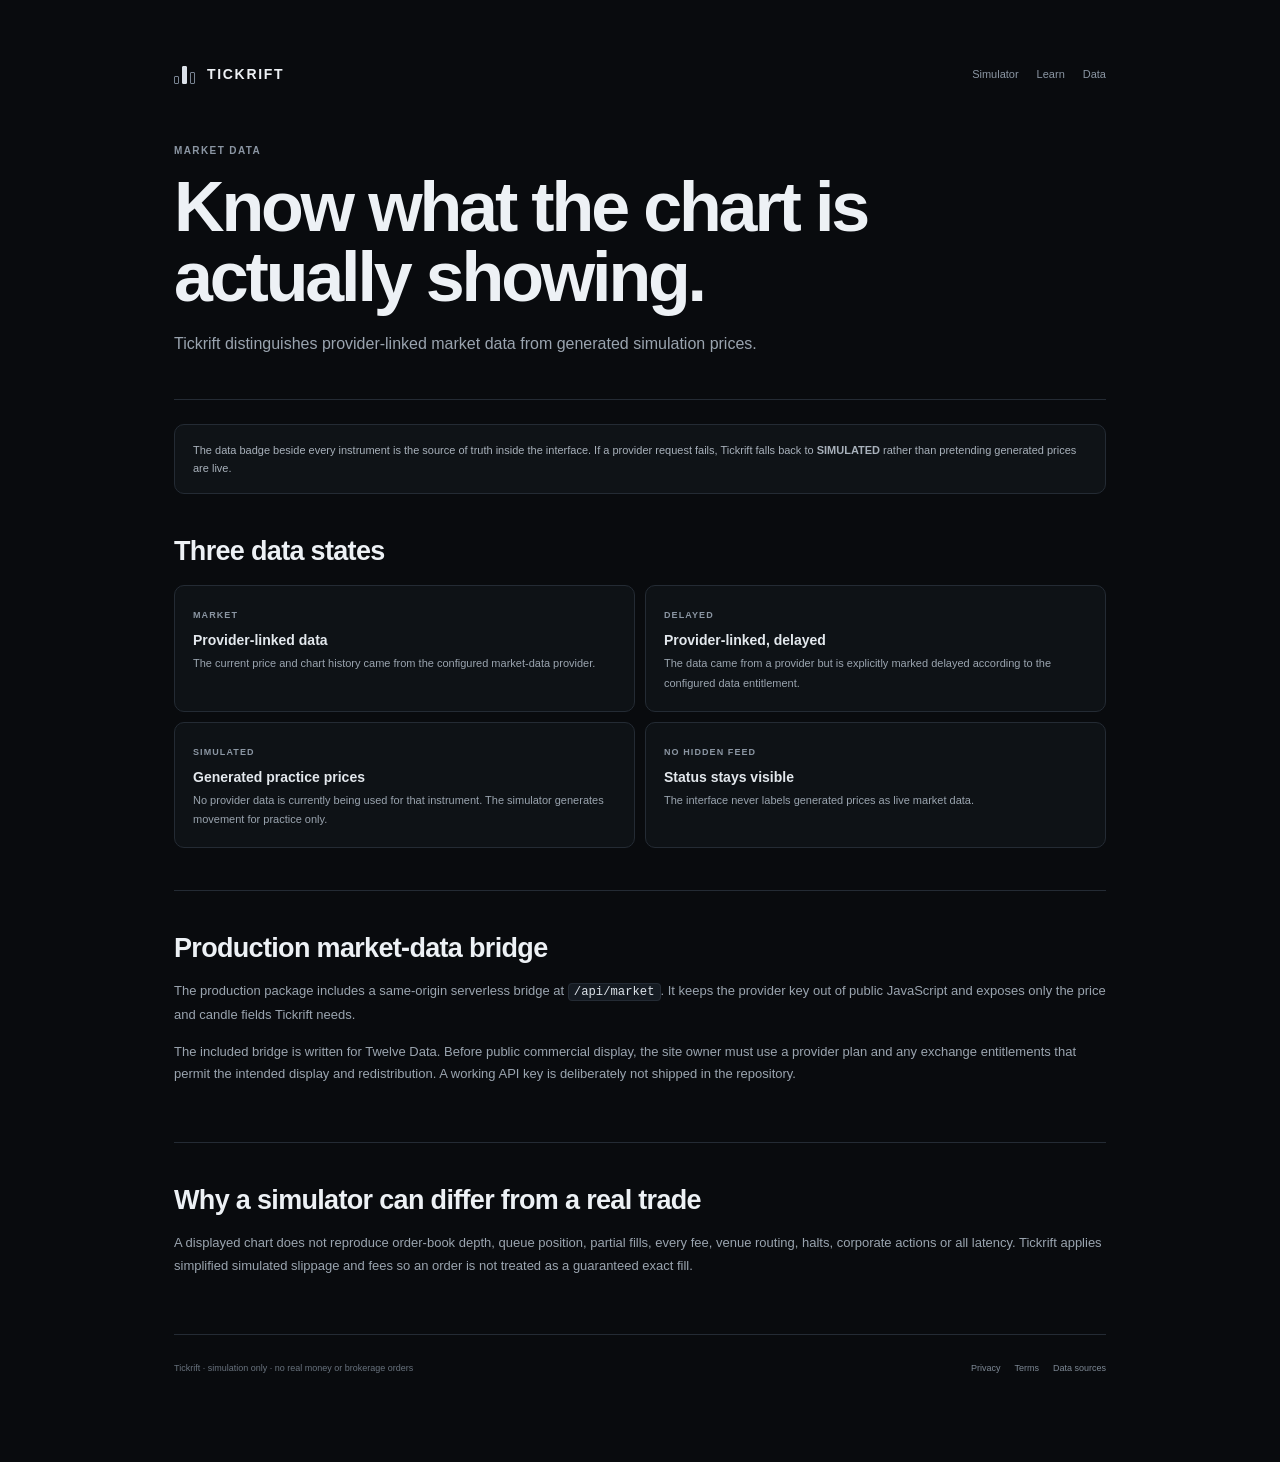
==== data-sources/index.html @ bc8e752c "Add files via upload" ====
<!doctype html>
<html lang="en">
<head>
  <meta charset="utf-8" />
  <meta name="viewport" content="width=device-width, initial-scale=1" />
  <meta name="color-scheme" content="dark" />
  <meta name="theme-color" content="#090b0e" />
  <meta name="google-site-verification" content="4eabA-bonOoRC9P33OMjlOiyw8Vg6XETesz7h0Su8x4" />
  <meta name="robots" content="index,follow,max-image-preview:large,max-snippet:-1" />
  <title>Market Data Sources — Tickrift</title>
  <meta name="description" content="How Tickrift labels market, delayed and simulated price data in its paper trading simulator." />
  <meta property="og:type" content="article" />
  <meta property="og:site_name" content="Tickrift" />
  <meta property="og:title" content="Market Data Sources — Tickrift" />
  <meta property="og:description" content="How Tickrift labels market, delayed and simulated price data in its paper trading simulator." />
  <meta property="og:image" content="/og-card.png" />
  <meta property="og:url" content="" />
  <link rel="icon" href="/favicon.svg" type="image/svg+xml" />
  <link rel="stylesheet" href="/styles.css" />
</head>
<body>
  <main class="content-shell">
    <header class="content-top">
      <a class="content-brand" href="/"><span class="brand-glyph" aria-hidden="true"><i></i><i></i><i></i></span>TICKRIFT</a>
      <nav class="content-nav" aria-label="Page navigation"><a href="/">Simulator</a><a href="/learn/paper-trading/">Learn</a><a href="/data-sources/">Data</a></nav>
    </header>
    <article>
      <header class="content-hero"><span class="eyebrow">MARKET DATA</span><h1>Know what the chart is actually showing.</h1><p>Tickrift distinguishes provider-linked market data from generated simulation prices.</p></header>
      
<div class="content-note">The data badge beside every instrument is the source of truth inside the interface. If a provider request fails, Tickrift falls back to <strong>SIMULATED</strong> rather than pretending generated prices are live.</div>
<section class="content-section"><h2>Three data states</h2><div class="content-grid"><div class="content-card"><span>MARKET</span><strong>Provider-linked data</strong><p>The current price and chart history came from the configured market-data provider.</p></div><div class="content-card"><span>DELAYED</span><strong>Provider-linked, delayed</strong><p>The data came from a provider but is explicitly marked delayed according to the configured data entitlement.</p></div><div class="content-card"><span>SIMULATED</span><strong>Generated practice prices</strong><p>No provider data is currently being used for that instrument. The simulator generates movement for practice only.</p></div><div class="content-card"><span>NO HIDDEN FEED</span><strong>Status stays visible</strong><p>The interface never labels generated prices as live market data.</p></div></div></section>
<section class="content-section"><h2>Production market-data bridge</h2><p>The production package includes a same-origin serverless bridge at <span class="code-inline">/api/market</span>. It keeps the provider key out of public JavaScript and exposes only the price and candle fields Tickrift needs.</p><p>The included bridge is written for Twelve Data. Before public commercial display, the site owner must use a provider plan and any exchange entitlements that permit the intended display and redistribution. A working API key is deliberately not shipped in the repository.</p></section>
<section class="content-section"><h2>Why a simulator can differ from a real trade</h2><p>A displayed chart does not reproduce order-book depth, queue position, partial fills, every fee, venue routing, halts, corporate actions or all latency. Tickrift applies simplified simulated slippage and fees so an order is not treated as a guaranteed exact fill.</p></section>
    </article>
    <footer class="content-footer"><span>Tickrift · simulation only · no real money or brokerage orders</span><nav><a href="/privacy/">Privacy</a><a href="/terms/">Terms</a><a href="/data-sources/">Data sources</a></nav></footer>
  </main>
</body>
</html>
---- styles.css ----
:root{
  --bg:#090b0e;--bg2:#0d1014;--surface:#11151a;--surface2:#151a20;--surface3:#1b2129;--line:#242b34;--line2:#303946;
  --text:#edf1f5;--muted:#8b96a3;--muted2:#5e6875;--up:#35c58a;--down:#ef5f72;--accent:#d8dee7;--warn:#e4b85e;
  --radius:10px;--shadow:0 12px 42px rgba(0,0,0,.28);--header:58px;--ribbon:26px
}
*{box-sizing:border-box}html,body{margin:0;min-height:100%;background:var(--bg);color:var(--text);font-family:Inter,ui-sans-serif,-apple-system,BlinkMacSystemFont,"Segoe UI",sans-serif}button,input,select,textarea{font:inherit;color:inherit}button{cursor:pointer}canvas{display:block}.hidden{display:none!important}.positive{color:var(--up)!important}.negative{color:var(--down)!important}.muted{color:var(--muted)}
body{min-width:340px}.panel{background:linear-gradient(180deg,rgba(255,255,255,.012),rgba(255,255,255,0)),var(--surface);border:1px solid var(--line);border-radius:var(--radius);box-shadow:0 1px 0 rgba(255,255,255,.02) inset}.page-width{max-width:1480px;margin:0 auto;padding-left:24px;padding-right:24px}.micro-label{font-size:10px;font-weight:700;letter-spacing:.13em;color:var(--muted);text-transform:uppercase}
.site-header{height:var(--header);position:sticky;top:0;z-index:40;display:grid;grid-template-columns:240px 1fr auto;align-items:center;border-bottom:1px solid var(--line);background:rgba(9,11,14,.94);backdrop-filter:blur(18px);padding:0 18px}.brand{border:0;background:none;display:flex;align-items:center;gap:10px;padding:0;color:var(--text);width:max-content}.brand-word{font-weight:850;letter-spacing:.12em;font-size:14px}.brand-glyph{width:23px;height:20px;display:flex;align-items:flex-end;gap:3px}.brand-glyph i{display:block;width:5px;border:1px solid #788391;border-radius:1px}.brand-glyph i:nth-child(1){height:8px}.brand-glyph i:nth-child(2){height:18px;background:#dbe1e8;border-color:#dbe1e8}.brand-glyph i:nth-child(3){height:12px}.site-nav{justify-self:center;display:flex;align-items:center;gap:4px}.nav-link{border:0;background:none;color:var(--muted);font-size:12px;padding:9px 11px;border-radius:6px}.nav-link:hover{color:var(--text);background:#11161b}.nav-link.active{color:var(--text);background:#161b21}.header-right{display:flex;align-items:center;gap:12px}.data-pill{height:28px;border:1px solid var(--line);border-radius:999px;padding:0 9px;display:flex;align-items:center;gap:7px;font-size:9px;font-weight:750;letter-spacing:.08em;color:var(--muted)}.data-dot{width:6px;height:6px;border-radius:50%;background:#6e7783}.data-pill.live .data-dot{background:var(--up);box-shadow:0 0 0 4px rgba(53,197,138,.08)}.data-pill.mixed .data-dot{background:var(--warn)}.header-equity{display:grid;gap:1px;text-align:right}.header-equity span{font-size:8px;color:var(--muted);text-transform:uppercase;letter-spacing:.08em}.header-equity strong{font-size:12px;font-variant-numeric:tabular-nums}.icon-button{width:32px;height:32px;border:1px solid var(--line);background:#11151a;border-radius:7px;color:var(--muted);display:grid;place-items:center}.icon-button:hover{border-color:var(--line2);color:var(--text)}.simulation-ribbon{height:var(--ribbon);position:sticky;top:var(--header);z-index:35;background:#10141a;border-bottom:1px solid #202731;color:#7f8a98;font-size:8px;letter-spacing:.16em;font-weight:750;display:flex;align-items:center;justify-content:center}
.view{display:none}.view.active{display:block}.home-view{padding-bottom:72px}.home-hero{min-height:620px;display:grid;grid-template-columns:minmax(0,1.05fr) minmax(440px,.95fr);gap:70px;align-items:center;padding-top:68px;padding-bottom:68px}.hero-kicker{font-size:10px;letter-spacing:.18em;color:#7e8997;font-weight:800;margin-bottom:24px}.hero-copy h1{font-size:clamp(48px,6vw,86px);line-height:.97;letter-spacing:-.055em;margin:0;max-width:830px;font-weight:750}.hero-copy h1 span{color:#737d89}.hero-copy>p{max-width:660px;font-size:16px;line-height:1.65;color:#9aa4af;margin:28px 0 32px}.hero-actions{display:flex;gap:10px}.primary-cta,.secondary-cta{height:44px;padding:0 18px;border-radius:7px;font-size:11px;font-weight:800;letter-spacing:.01em}.primary-cta{border:1px solid #dfe5eb;background:#e7ecf1;color:#0b0d10}.primary-cta:hover{background:#fff}.secondary-cta{border:1px solid #313945;background:#12161b;color:#dfe4ea}.secondary-cta:hover{border-color:#495463}.hero-facts{display:flex;gap:34px;margin-top:42px;padding-top:22px;border-top:1px solid var(--line);max-width:640px}.hero-facts div{display:grid;gap:4px}.hero-facts strong{font-size:20px}.hero-facts span{font-size:9px;color:var(--muted);text-transform:uppercase;letter-spacing:.05em}.hero-terminal{min-height:500px;padding:16px;box-shadow:var(--shadow)}.hero-terminal-head,.hero-terminal-foot{display:flex;align-items:center;justify-content:space-between}.hero-terminal-head>div{display:grid;gap:3px}.hero-terminal-head strong{font-size:14px}.data-chip{font-size:8px;font-weight:800;letter-spacing:.1em;color:#8e98a5;border:1px solid var(--line);border-radius:999px;padding:6px 8px}.data-chip.live{color:var(--up);border-color:rgba(53,197,138,.3);background:rgba(53,197,138,.05)}.hero-market-list{display:grid;margin-top:14px;border-top:1px solid var(--line)}.hero-market-row{height:48px;display:grid;grid-template-columns:1fr auto auto;gap:14px;align-items:center;border-bottom:1px solid var(--line);padding:0 2px}.hero-market-row button{border:0;background:none;text-align:left;padding:0;color:inherit}.hero-market-row strong{font-size:11px}.hero-market-row small{display:block;color:var(--muted);font-size:8px;margin-top:2px}.hero-market-row .hero-price{font-size:11px;font-variant-numeric:tabular-nums}.hero-market-row .hero-change{font-size:9px;min-width:54px;text-align:right;font-variant-numeric:tabular-nums}.hero-chart-wrap{height:190px;margin:14px -2px 12px}.hero-chart-wrap canvas{width:100%;height:100%}.hero-terminal-foot{font-size:9px;color:var(--muted);border-top:1px solid var(--line);padding-top:12px}.hero-terminal-foot strong{color:#cfd5dc;font-size:9px}.home-section{padding-top:76px;padding-bottom:18px}.section-heading{max-width:720px;margin-bottom:26px}.section-heading>span{font-size:9px;letter-spacing:.15em;color:var(--muted);font-weight:800}.section-heading h2{font-size:36px;letter-spacing:-.035em;margin:8px 0}.section-heading p{font-size:13px;color:var(--muted);line-height:1.65;margin:0}.mode-cards{display:grid;grid-template-columns:1fr 1fr;gap:10px}.mode-card{min-height:245px;text-align:left;border:1px solid var(--line);border-radius:12px;background:#0f1317;color:var(--text);display:grid;grid-template-columns:48px 1fr auto;gap:22px;padding:28px;transition:.18s ease}.mode-card:hover{background:#14191f;border-color:#37414d;transform:translateY(-2px)}.mode-number{font-size:10px;color:var(--muted);padding-top:5px}.mode-label{font-size:9px;color:var(--muted);font-weight:800;letter-spacing:.12em}.mode-card h3{font-size:28px;margin:10px 0 12px;letter-spacing:-.03em}.mode-card p{margin:0;max-width:520px;color:#8f99a5;font-size:12px;line-height:1.65}.mode-arrow{font-size:22px;color:#727d89}.coverage-grid{display:grid;grid-template-columns:repeat(4,1fr);border:1px solid var(--line);border-radius:12px;overflow:hidden}.coverage-grid>div{min-height:190px;padding:24px;border-right:1px solid var(--line);background:#0f1216}.coverage-grid>div:last-child{border-right:0}.coverage-grid span{font-size:9px;color:var(--muted);font-weight:800;letter-spacing:.12em}.coverage-grid strong{display:block;font-size:15px;margin:34px 0 10px}.coverage-grid p{font-size:10px;line-height:1.6;color:#7e8894;margin:0}.how-grid{display:grid;grid-template-columns:repeat(4,1fr);gap:10px}.how-grid>div{border-top:1px solid #3a434f;padding:22px 6px 0 0}.how-grid b{font-size:10px;color:var(--muted)}.how-grid h3{font-size:15px;margin:30px 0 8px}.how-grid p{font-size:10px;line-height:1.65;color:#7f8996;margin:0}.text-cta{border:0;background:none;padding:0;color:#c9d0d8;margin-top:30px;font-size:11px}.legal-banner{margin-top:78px;border:1px solid var(--line);border-radius:10px;padding:20px 24px;display:grid;grid-template-columns:160px 1fr;gap:28px;background:#0e1115}.legal-banner strong{font-size:12px}.legal-banner p{margin:0;font-size:10px;line-height:1.65;color:#7e8995}
.terminal-view.active{display:grid;grid-template-columns:230px minmax(610px,1fr) 310px;gap:7px;padding:7px;min-height:calc(100vh - var(--header) - var(--ribbon) - 35px)}.market-sidebar{display:flex;flex-direction:column;min-height:720px;overflow:hidden}.sidebar-title-row{height:66px;padding:13px 13px 10px;display:flex;align-items:center;justify-content:space-between;border-bottom:1px solid var(--line)}.sidebar-title-row h2{font-size:13px;margin:4px 0 0}.star-button,.favorite-button{border:0;background:none;color:#6d7784}.star-button.active,.favorite-button.active{color:#e4bd62}.search-input{margin:10px;border:1px solid var(--line);height:34px;border-radius:6px;display:flex;align-items:center;gap:7px;padding:0 9px;color:var(--muted)}.search-input input{width:100%;border:0;background:transparent;outline:0;font-size:10px}.asset-tabs{display:grid;grid-template-columns:repeat(4,1fr);padding:0 10px 8px;gap:3px}.asset-tabs button{border:0;background:none;color:var(--muted);font-size:8px;height:27px;border-radius:4px}.asset-tabs button.active{background:#1a2027;color:var(--text)}.asset-list{overflow:auto;flex:1;border-top:1px solid var(--line)}.asset-row{height:52px;padding:0 11px;display:grid;grid-template-columns:1fr auto;align-items:center;border-bottom:1px solid #1f252d;background:transparent}.asset-row:hover,.asset-row.active{background:#161b21}.asset-row button{border:0;background:none;padding:0;color:inherit;text-align:left}.asset-row strong{font-size:10px}.asset-row small{display:block;font-size:8px;color:var(--muted);margin-top:2px;white-space:nowrap;overflow:hidden;text-overflow:ellipsis;max-width:145px}.asset-quote{text-align:right}.asset-quote b{font-size:9px;font-variant-numeric:tabular-nums}.asset-quote span{display:block;font-size:8px;margin-top:2px}.sidebar-footer{height:32px;border-top:1px solid var(--line);display:flex;align-items:center;justify-content:space-between;padding:0 10px;font-size:8px;color:var(--muted)}
.terminal-main{display:grid;grid-template-rows:78px minmax(490px,1fr) 250px;gap:7px;min-width:0}.instrument-bar{padding:0 16px;display:flex;align-items:center;justify-content:space-between}.instrument-id{display:flex;align-items:center;gap:10px}.favorite-button{font-size:20px}.symbol-line{display:flex;align-items:center;gap:7px}.symbol-line strong{font-size:18px}.symbol-line>span{font-size:7px;font-weight:800;letter-spacing:.08em;border:1px solid var(--line);border-radius:4px;padding:3px 5px;color:var(--muted)}.source-badge.live{color:var(--up);border-color:rgba(53,197,138,.32);background:rgba(53,197,138,.05)}.source-badge.delayed{color:var(--warn);border-color:rgba(228,184,94,.35)}.instrument-name{font-size:9px;color:#b4bcc5;margin-top:3px}.instrument-sub{display:flex;gap:5px;margin-top:3px;font-size:8px;color:var(--muted)}.instrument-price{text-align:right}.instrument-price>div:first-child{display:flex;align-items:baseline;justify-content:flex-end;gap:8px}.instrument-price strong{font-size:22px;font-variant-numeric:tabular-nums}.instrument-price #changeLabel{font-size:10px}.ohlc-mini{display:flex;gap:11px;margin-top:5px;font-size:8px;color:var(--muted)}.ohlc-mini b{color:#aeb6bf;font-weight:600;font-variant-numeric:tabular-nums}.chart-panel{overflow:hidden;display:grid;grid-template-rows:43px 34px minmax(0,1fr)}.chart-toolbar,.indicator-toolbar{display:flex;align-items:center;border-bottom:1px solid var(--line);padding:0 10px}.chart-toolbar{justify-content:space-between}.timeframes,.chart-actions,.indicator-toolbar{gap:4px}.timeframes{display:flex}.timeframes button,.chart-actions button,.indicator-toolbar button{border:1px solid transparent;background:transparent;color:var(--muted);height:25px;padding:0 8px;border-radius:4px;font-size:8px}.timeframes button.active,.indicator-toolbar button.active{background:#1a2027;color:#dbe0e6}.chart-actions{display:flex;align-items:center}.chart-actions select{height:27px;border:1px solid var(--line);border-radius:4px;background:#0d1014;font-size:8px;padding:0 7px}.chart-actions button{border-color:var(--line)}.indicator-toolbar{overflow-x:auto;white-space:nowrap}.indicator-toolbar>span{margin-left:auto;padding-left:12px;font-size:8px;color:#6d7783;font-variant-numeric:tabular-nums}.chart-stage{position:relative;min-height:0;background:#0c0f13}.chart-stage canvas{width:100%;height:100%}.crosshair-info{position:absolute;z-index:4;pointer-events:none;min-width:230px;background:rgba(12,15,19,.94);border:1px solid var(--line2);border-radius:6px;padding:8px 9px;font-size:8px;line-height:1.55;color:#aeb7c1;box-shadow:var(--shadow)}.chart-empty{position:absolute;inset:0;display:grid;place-items:center;color:var(--muted);font-size:10px}.activity-panel{overflow:hidden}.activity-tabs{height:38px;display:flex;align-items:center;border-bottom:1px solid var(--line);padding:0 10px;gap:6px}.activity-tabs button{height:28px;border:0;background:none;color:var(--muted);font-size:9px;border-radius:4px;padding:0 9px}.activity-tabs button.active{background:#1a2027;color:var(--text)}.activity-tabs span{margin-left:3px;color:#636e7a}.activity-content{height:211px;overflow:auto}.data-table{width:100%;border-collapse:collapse;font-size:9px}.data-table th{text-align:left;color:#6f7a87;font-size:7px;letter-spacing:.05em;text-transform:uppercase;font-weight:700;position:sticky;top:0;background:#101419;z-index:2}.data-table th,.data-table td{padding:9px 10px;border-bottom:1px solid #1e252d;white-space:nowrap}.data-table td{color:#b9c1ca;font-variant-numeric:tabular-nums}.data-table td strong{color:#e2e6eb}.row-action{height:23px;border:1px solid var(--line);background:#151a20;border-radius:4px;color:#a6afb9;font-size:8px}.row-action:hover{border-color:#45505d;color:#fff}.empty-state{height:100%;display:grid;place-items:center;color:#65707c;font-size:9px}
.ticket-sidebar{display:grid;align-content:start;gap:7px}.paper-card,.order-card,.market-stats{padding:13px}.paper-head{display:flex;justify-content:space-between;align-items:flex-start}.paper-head h3{font-size:12px;margin:3px 0 0}.paper-head>span{font-size:8px;border:1px solid var(--line);padding:4px 6px;border-radius:4px;color:var(--muted)}.paper-equity{font-size:25px;font-weight:750;margin:16px 0 12px;font-variant-numeric:tabular-nums}.paper-stats{display:grid;grid-template-columns:1fr 1fr;gap:12px 8px}.paper-stats div{display:grid;gap:2px}.paper-stats span,.buying-power-line span{font-size:8px;color:var(--muted)}.paper-stats strong{font-size:10px;font-variant-numeric:tabular-nums}.buying-power-line{margin-top:12px;padding-top:10px;border-top:1px solid var(--line);display:flex;justify-content:space-between;align-items:center}.buying-power-line strong{font-size:10px}.mode-switch{display:grid;grid-template-columns:1fr 1fr;background:#0c0f13;border:1px solid var(--line);padding:3px;border-radius:8px;margin-bottom:12px}.mode-switch button{border:0;background:none;border-radius:5px;color:var(--muted);height:42px;display:grid;place-content:center;gap:1px}.mode-switch button strong{font-size:10px}.mode-switch button span{font-size:7px}.mode-switch button.active{background:#1a2027;color:var(--text)}.ticket-body{display:grid;gap:10px}.ticket-intro{display:flex;align-items:baseline;justify-content:space-between}.ticket-intro strong{font-size:10px}.ticket-intro span{font-size:8px;color:var(--muted)}.side-switch{display:grid;grid-template-columns:1fr 1fr;gap:5px}.side-switch button{height:34px;border:1px solid var(--line);background:#0f1317;border-radius:6px;color:var(--muted);font-size:9px;font-weight:800;text-transform:uppercase}.side-switch .long.active{border-color:rgba(53,197,138,.4);background:rgba(53,197,138,.08);color:var(--up)}.side-switch .short.active{border-color:rgba(239,95,114,.4);background:rgba(239,95,114,.08);color:var(--down)}.side-switch.invest button.active{border-color:#4b5663;background:#20262e;color:#fff}.field{display:grid;gap:5px}.field label{font-size:8px;color:var(--muted)}.field select,.money-input,.field textarea{border:1px solid var(--line);background:#0c0f13;border-radius:6px;outline:0}.field select{height:34px;padding:0 8px;font-size:9px}.money-input{height:34px;display:flex;align-items:center;padding:0 9px;gap:5px}.money-input span{font-size:9px;color:var(--muted)}.money-input input{width:100%;min-width:0;border:0;background:none;outline:0;font-size:10px;font-variant-numeric:tabular-nums}.field textarea{padding:10px;font-size:10px;line-height:1.6;resize:vertical}.segmented{display:grid;grid-template-columns:repeat(3,1fr);gap:4px}.segmented.two{grid-template-columns:1fr 1fr}.segmented button{height:31px;border:1px solid var(--line);background:#0c0f13;color:var(--muted);border-radius:5px;font-size:8px}.segmented button.active{background:#1b2128;color:#fff;border-color:#38424e}.two-fields{display:grid;grid-template-columns:1fr 1fr;gap:7px}.quick-amounts{display:grid;grid-template-columns:repeat(4,1fr);gap:4px}.quick-amounts button{height:25px;border:1px solid var(--line);background:#0e1115;color:var(--muted);border-radius:4px;font-size:8px}.quick-amounts button:hover{border-color:#3b4652;color:#fff}.risk-box,.recurring-box{border:1px solid var(--line);border-radius:7px;overflow:hidden}.risk-box>div{height:37px;display:flex;align-items:center;justify-content:space-between;padding:0 8px;border-bottom:1px solid var(--line)}.risk-box>div:last-child{border-bottom:0}.risk-box label{font-size:8px;display:flex;gap:6px;align-items:center}.risk-box>div>div{width:64px;height:24px;border:1px solid var(--line);border-radius:4px;display:flex;align-items:center;padding:0 5px}.risk-box input[type=number]{width:100%;min-width:0;border:0;background:none;outline:0;text-align:right;font-size:8px}.risk-box span{font-size:8px;color:var(--muted)}.switch-line{min-height:52px;padding:8px;display:flex;align-items:center;justify-content:space-between}.switch-line>span{display:grid;gap:3px}.switch-line strong{font-size:8px}.switch-line small{font-size:7px;color:var(--muted)}.recurring-box .two-fields{padding:0 8px 8px}.preview-list{border-top:1px solid var(--line);padding-top:8px;display:grid;gap:5px}.preview-list div{display:flex;justify-content:space-between;font-size:8px}.preview-list span{color:var(--muted)}.preview-list strong{font-variant-numeric:tabular-nums}.order-submit{height:38px;border:0;border-radius:6px;font-size:9px;font-weight:850;text-transform:uppercase;letter-spacing:.05em}.order-submit.long{background:var(--up);color:#06110b}.order-submit.short{background:var(--down);color:#19070b}.order-submit.invest{background:#e2e7ec;color:#0b0d10}.order-submit:disabled{opacity:.38;cursor:not-allowed}.ticket-message{min-height:16px;font-size:8px;color:var(--muted);line-height:1.45}.ticket-message.error{color:var(--down)}.ticket-message.success{color:var(--up)}.stats-grid{display:grid;grid-template-columns:1fr 1fr;gap:12px 8px;margin-top:12px}.stats-grid div{display:grid;gap:2px}.stats-grid span{font-size:7px;color:var(--muted)}.stats-grid strong{font-size:8px}.stat-note{display:block;margin-top:10px;font-size:7px;color:#59636f;line-height:1.45}
.page-pad{padding-top:30px;padding-bottom:60px}.page-title-row{display:flex;align-items:end;justify-content:space-between;margin-bottom:18px}.page-title-row h1{font-size:30px;letter-spacing:-.03em;margin:6px 0 4px}.page-title-row p{margin:0;color:var(--muted);font-size:11px}.page-value{text-align:right;display:grid;gap:3px}.page-value span{font-size:8px;color:var(--muted);text-transform:uppercase;letter-spacing:.07em}.page-value strong{font-size:25px}.kpi-grid{display:grid;grid-template-columns:repeat(5,1fr);gap:8px}.kpi{padding:14px}.kpi span{display:block;font-size:8px;color:var(--muted);margin-bottom:5px}.kpi strong{font-size:18px}.portfolio-grid{display:grid;grid-template-columns:420px 1fr;gap:8px;margin-top:8px}.allocation-panel,.performance-panel,.holdings-panel,.journal-form,.journal-list-panel{padding:14px}.panel-heading{display:flex;align-items:center;justify-content:space-between;margin-bottom:12px}.panel-heading h3{font-size:12px;margin:0}.panel-heading span{font-size:8px;color:var(--muted)}.allocation-body{min-height:250px;display:grid;grid-template-columns:190px 1fr;align-items:center;gap:16px}.allocation-body canvas{width:190px;height:190px}.allocation-legend{display:grid;gap:7px}.legend-row{display:grid;grid-template-columns:8px 1fr auto;align-items:center;gap:7px;font-size:8px}.legend-dot{width:8px;height:8px;border-radius:2px}.performance-panel canvas{width:100%;height:250px}.holdings-panel{margin-top:8px}.table-host{overflow:auto}.journal-grid{display:grid;grid-template-columns:minmax(360px,520px) 1fr;gap:8px}.journal-list-panel{min-height:500px}.text-button{border:0;background:none;color:var(--muted);font-size:9px;padding:0}.text-button:hover{color:#fff}.journal-list{display:grid;gap:7px}.journal-entry{border:1px solid var(--line);border-radius:7px;padding:11px;background:#0d1014}.journal-entry-head{display:flex;align-items:center;justify-content:space-between;gap:10px;margin-bottom:7px}.journal-entry-head strong{font-size:9px}.journal-entry-head span{font-size:7px;color:var(--muted)}.journal-entry p{font-size:9px;color:#aeb7c1;line-height:1.6;margin:0;white-space:pre-wrap}
.site-footer{height:34px;border-top:1px solid var(--line);display:flex;align-items:center;justify-content:space-between;padding:0 18px;font-size:8px;color:#626c78;background:#0b0e12}.overlay{position:fixed;inset:0;z-index:100;background:rgba(0,0,0,.62);backdrop-filter:blur(6px);display:flex;align-items:center;justify-content:center}.drawer{position:absolute;right:0;top:0;bottom:0;width:350px;background:#11151a;border-left:1px solid var(--line);padding:18px;overflow:auto}.drawer-head,.tutorial-head{display:flex;align-items:flex-start;justify-content:space-between;border-bottom:1px solid var(--line);padding-bottom:15px}.drawer-head h2,.tutorial-head h2{font-size:18px;margin:5px 0 0}.drawer section{padding:18px 0;border-bottom:1px solid var(--line)}.setting-title{display:block;font-size:8px;color:var(--muted);margin-bottom:9px}.theme-grid{display:grid;grid-template-columns:repeat(3,1fr);gap:5px}.theme-grid button,.drawer-button{height:34px;border:1px solid var(--line);border-radius:6px;background:#0d1014;color:var(--muted);font-size:8px}.theme-grid button.active{background:#1c2229;color:#fff;border-color:#45505d}.color-grid{display:grid;grid-template-columns:1fr 1fr;gap:7px}.color-grid label,.toggle-list label{border:1px solid var(--line);border-radius:6px;padding:8px;font-size:8px;display:flex;align-items:center;justify-content:space-between}.color-grid input{width:32px;height:22px;border:0;background:none}.toggle-list{display:grid;gap:6px}.drawer-button,.danger-button{width:100%;margin-bottom:6px}.danger-button{height:34px;border:1px solid rgba(239,95,114,.3);background:rgba(239,95,114,.07);color:#f28b98;border-radius:6px;font-size:8px}.drawer-note{font-size:8px;line-height:1.55;color:#5f6975}.tutorial-modal{width:min(760px,calc(100vw - 28px));padding:20px;box-shadow:var(--shadow)}.tutorial-progress{display:flex;gap:5px;margin:18px 0}.tutorial-progress i{height:3px;flex:1;background:#242c35;border-radius:4px}.tutorial-progress i.active{background:#d6dde5}.tutorial-content{min-height:300px;padding:12px 4px}.tutorial-step-tag{font-size:9px;color:var(--muted);letter-spacing:.12em;font-weight:800}.tutorial-content h3{font-size:32px;letter-spacing:-.03em;margin:10px 0 15px}.tutorial-content p{font-size:12px;line-height:1.7;color:#98a2ae;max-width:650px}.tutorial-example{margin-top:24px;border:1px solid var(--line);border-radius:8px;padding:14px;background:#0d1014;display:grid;grid-template-columns:1fr 1fr;gap:8px}.tutorial-example div{padding:10px;border-left:1px solid #303945}.tutorial-example span{font-size:8px;color:var(--muted);display:block;margin-bottom:5px}.tutorial-example strong{font-size:10px}.tutorial-actions{display:flex;justify-content:space-between;border-top:1px solid var(--line);padding-top:15px}.depleted-modal{width:min(480px,calc(100vw - 28px));padding:25px;text-align:center}.depleted-modal h2{font-size:28px;margin:9px 0}.depleted-modal p{font-size:11px;line-height:1.65;color:var(--muted);margin:0 auto 20px;max-width:380px}.depleted-actions{display:flex;justify-content:center;gap:8px;margin-bottom:14px}.toast-host{position:fixed;right:16px;bottom:50px;z-index:120;display:grid;gap:7px}.toast{min-width:260px;max-width:380px;border:1px solid var(--line2);background:#12171d;border-radius:7px;padding:10px 12px;box-shadow:var(--shadow);font-size:9px;color:#b9c1ca;animation:toastIn .18s ease}.toast strong{color:#fff;display:block;margin-bottom:2px}.toast.success{border-color:rgba(53,197,138,.3)}.toast.error{border-color:rgba(239,95,114,.35)}@keyframes toastIn{from{opacity:0;transform:translateY(5px)}to{opacity:1;transform:none}}
body.theme-slate{--bg:#0f1419;--bg2:#131920;--surface:#171d24;--surface2:#1b222b;--surface3:#222b35;--line:#2b3541;--line2:#3a4654}body.theme-midnight{--bg:#070a10;--bg2:#0b0f17;--surface:#0e131d;--surface2:#121925;--surface3:#182131;--line:#222e41;--line2:#31415b}body.compact .data-table th,body.compact .data-table td{padding-top:6px;padding-bottom:6px}
@media(max-width:1250px){.site-header{grid-template-columns:180px 1fr auto}.header-equity{display:none}.terminal-view.active{grid-template-columns:210px minmax(570px,1fr)}.ticket-sidebar{grid-column:1/-1;display:grid;grid-template-columns:270px 1fr 270px}.market-sidebar{min-height:620px}.home-hero{grid-template-columns:1fr 480px;gap:35px}.coverage-grid{grid-template-columns:1fr 1fr}.coverage-grid>div{border-bottom:1px solid var(--line)}.coverage-grid>div:nth-child(2){border-right:0}.portfolio-grid{grid-template-columns:360px 1fr}}
@media(max-width:880px){.site-header{grid-template-columns:1fr auto}.site-nav{display:none}.data-pill{display:none}.simulation-ribbon{font-size:7px}.page-width{padding-left:14px;padding-right:14px}.home-hero{display:block;min-height:0;padding-top:48px}.hero-terminal{margin-top:42px;min-height:470px}.mode-cards{grid-template-columns:1fr}.coverage-grid,.how-grid{grid-template-columns:1fr 1fr}.terminal-view.active{display:block}.market-sidebar{min-height:360px;max-height:480px;margin-bottom:7px}.terminal-main{display:block}.instrument-bar,.chart-panel,.activity-panel{margin-bottom:7px}.chart-panel{height:610px}.ticket-sidebar{display:block}.ticket-sidebar>*{margin-bottom:7px}.kpi-grid{grid-template-columns:1fr 1fr}.portfolio-grid,.journal-grid{grid-template-columns:1fr}.site-footer{height:auto;min-height:42px;padding:7px 12px;display:grid;gap:3px}.legal-banner{grid-template-columns:1fr;gap:8px}.page-title-row{align-items:start}.page-value{display:none}}
@media(max-width:560px){.hero-copy h1{font-size:50px}.hero-actions,.depleted-actions{display:grid}.hero-facts{gap:16px;flex-wrap:wrap}.coverage-grid,.how-grid{grid-template-columns:1fr}.coverage-grid>div{border-right:0}.mode-card{grid-template-columns:34px 1fr auto;padding:20px}.mode-card h3{font-size:23px}.header-right .icon-button{width:30px;height:30px}.brand-word{font-size:12px}.home-hero{padding-top:34px}.hero-terminal{padding:12px}.kpi-grid{grid-template-columns:1fr}.allocation-body{grid-template-columns:1fr;justify-items:center}.two-fields{grid-template-columns:1fr}.tutorial-example{grid-template-columns:1fr}.tutorial-content h3{font-size:25px}}
.site-footer a{color:#8994a1;text-decoration:none}.site-footer a:hover{color:#d8dee6;text-decoration:underline}

/* ===== Tickrift launch layout & polish ===== */
html{scroll-behavior:smooth}
body{font-feature-settings:"tnum" 1,"ss01" 1;text-rendering:optimizeLegibility}
button,a,input,select,textarea{touch-action:manipulation}
a{color:inherit}
.nav-anchor{text-decoration:none;display:flex;align-items:center}
.learn-links{display:grid;grid-template-columns:repeat(3,1fr);gap:10px}
.learn-links a{min-height:170px;padding:22px;border:1px solid var(--line);border-radius:10px;background:#0e1216;text-decoration:none;display:flex;flex-direction:column;transition:border-color .15s ease,background .15s ease,transform .15s ease}
.learn-links a:hover{border-color:#394451;background:#12171d;transform:translateY(-1px)}
.learn-links span{font-size:9px;letter-spacing:.12em;text-transform:uppercase;color:var(--muted);font-weight:800}
.learn-links strong{font-size:17px;line-height:1.25;margin:24px 0 9px;letter-spacing:-.015em}
.learn-links small{font-size:10px;line-height:1.6;color:var(--muted)}

/* A desktop trading terminal should behave like a terminal: one viewport, internal scroll areas. */
@media(min-width:881px){
  body.terminal-active{overflow:hidden}
  body.terminal-active .site-footer{display:none}
  .terminal-view.active{
    height:calc(100dvh - var(--header) - var(--ribbon));
    min-height:0;
    overflow:hidden;
    grid-template-columns:220px minmax(560px,1fr) 304px;
    grid-template-rows:minmax(0,1fr);
    padding:6px;
    gap:6px;
  }
  .market-sidebar{height:100%;min-height:0}
  .terminal-main{
    height:100%;
    min-height:0;
    grid-template-rows:68px minmax(250px,1fr) 196px;
    gap:6px;
  }
  .instrument-bar{min-height:0}
  .chart-panel{min-height:0;grid-template-rows:37px 29px minmax(0,1fr)}
  .chart-toolbar,.indicator-toolbar{padding-left:8px;padding-right:8px}
  .timeframes button,.chart-actions button,.indicator-toolbar button{height:23px;padding:0 7px}
  .chart-actions select{height:25px}
  .activity-panel{height:196px;min-height:0}
  .activity-tabs{height:34px}
  .activity-tabs button{height:25px}
  .activity-content{height:160px;min-height:0;overflow:auto}
  .data-table th,.data-table td{padding:7px 9px}
  .ticket-sidebar{height:100%;min-height:0;overflow:auto;align-content:start;padding-right:1px;scrollbar-width:thin}
  .paper-card,.order-card,.market-stats{padding:11px}
  .paper-equity{font-size:22px;margin:10px 0 9px}
  .paper-stats{gap:8px}
  .buying-power-line{margin-top:9px;padding-top:8px}
  .mode-switch{margin-bottom:8px}
  .mode-switch button{height:36px}
  .ticket-body{gap:7px}
  .field{gap:4px}
  .field input,.field select,.money-input{height:31px}
  .quick-amounts button{height:25px}
  .risk-box{gap:5px}
  .risk-box>div{min-height:31px;padding:4px 6px}
  .preview-list{padding-top:6px;gap:4px}
  .order-submit{height:35px}
  .market-stats{margin-bottom:2px}
}

/* Make the order/position dock visually obvious without making the chart dominate the screen. */
.activity-panel{border-color:#2b333d;background:#0d1115}
.activity-tabs{background:#10151a}
.activity-tabs button.active{box-shadow:inset 0 -1px 0 #dce2e8;background:#171d24}
.row-action{min-width:52px;font-weight:700}
.row-action:hover{background:#1d242c}
.chart-stage{isolation:isolate}
.chart-stage::after{content:"";position:absolute;inset:0;pointer-events:none;box-shadow:inset 0 0 0 1px rgba(255,255,255,.012)}
.source-badge{white-space:nowrap}

/* Smaller screens keep the terminal usable rather than squeezing three columns beyond readability. */
@media(min-width:881px) and (max-width:1180px){
  .terminal-view.active{grid-template-columns:196px minmax(500px,1fr) 278px}
  .ohlc-mini span:last-child{display:none}
  .indicator-toolbar button{padding:0 5px}
  .ticket-sidebar{font-size:95%}
}
@media(max-height:760px) and (min-width:881px){
  .terminal-main{grid-template-rows:60px minmax(220px,1fr) 172px}
  .activity-panel{height:172px}
  .activity-content{height:138px}
  .instrument-name{display:none}
  .paper-stats{grid-template-columns:1fr 1fr}
  .market-stats{display:none}
}

.site-footer{gap:20px}
.footer-links{display:flex;align-items:center;gap:14px;margin-left:auto;margin-right:auto}
.footer-links a{color:#7e8995;text-decoration:none}
.footer-links a:hover{color:#d9e0e7}

@media(max-width:880px){
  body.terminal-active{overflow:auto}
  .learn-links{grid-template-columns:1fr}
  .footer-links{order:3;width:100%;justify-content:flex-start;flex-wrap:wrap;margin:4px 0 0}
  .site-footer{display:flex;flex-wrap:wrap}
}

/* ===== Static launch pages ===== */
.content-shell{max-width:980px;margin:0 auto;padding:64px 24px 90px}
.content-top{display:flex;align-items:center;justify-content:space-between;margin-bottom:56px}
.content-brand{display:flex;align-items:center;gap:10px;text-decoration:none;font-weight:850;letter-spacing:.12em;font-size:14px}
.content-nav{display:flex;gap:18px;align-items:center}
.content-nav a{font-size:11px;color:var(--muted);text-decoration:none}
.content-nav a:hover{color:var(--text)}
.content-hero{padding-bottom:42px;border-bottom:1px solid var(--line)}
.content-hero .eyebrow{font-size:10px;letter-spacing:.14em;text-transform:uppercase;color:var(--muted);font-weight:800}
.content-hero h1{font-size:clamp(42px,6vw,70px);line-height:1;letter-spacing:-.045em;margin:14px 0 18px;max-width:880px}
.content-hero p{font-size:16px;line-height:1.7;color:#9aa4af;max-width:760px;margin:0}
.content-note{margin-top:24px;border:1px solid var(--line);border-radius:10px;background:#0f1317;padding:16px 18px;font-size:11px;line-height:1.65;color:#a8b1bb}
.content-section{padding:42px 0;border-bottom:1px solid var(--line)}
.content-section h2{font-size:27px;letter-spacing:-.025em;margin:0 0 16px}
.content-section h3{font-size:16px;margin:24px 0 9px}
.content-section p,.content-section li{font-size:13px;line-height:1.75;color:#9aa4af}
.content-section p{margin:0 0 14px}
.content-section ul{margin:10px 0 0;padding-left:20px}
.content-section strong{color:#e3e8ed}
.content-grid{display:grid;grid-template-columns:repeat(2,1fr);gap:10px;margin-top:18px}
.content-card{border:1px solid var(--line);border-radius:10px;background:#0e1216;padding:18px}
.content-card span{font-size:9px;color:var(--muted);letter-spacing:.12em;text-transform:uppercase;font-weight:800}
.content-card strong{display:block;margin:10px 0 6px;font-size:14px}
.content-card p{font-size:11px;margin:0}
.content-cta{display:flex;gap:9px;margin-top:24px}
.content-footer{display:flex;justify-content:space-between;gap:20px;flex-wrap:wrap;padding-top:28px;font-size:9px;color:#68727d}
.content-footer nav{display:flex;gap:14px;flex-wrap:wrap}
.content-footer a{color:#7e8995;text-decoration:none}
.content-footer a:hover{color:#dbe1e7}
.code-inline{font-family:ui-monospace,SFMono-Regular,Menlo,monospace;font-size:.94em;background:#151b22;border:1px solid var(--line);padding:1px 5px;border-radius:4px;color:#dce2e8}
@media(max-width:680px){.content-shell{padding:36px 16px 70px}.content-top{margin-bottom:38px}.content-nav{gap:10px}.content-grid{grid-template-columns:1fr}.content-hero h1{font-size:42px}.content-hero p{font-size:14px}}
\n\n/* Launch QA: keep controls usable in narrow desktop windows without forcing page scroll. */\n@media(min-width:881px){\n  .chart-toolbar{overflow-x:auto;scrollbar-width:thin;gap:8px}\n  .timeframes,.chart-actions{flex:0 0 auto}\n}\n@media(min-width:881px) and (max-width:1180px){\n  .terminal-view.active{grid-template-columns:170px minmax(380px,1fr) 255px}\n  .market-sidebar .sidebar-title-row{padding-left:10px;padding-right:10px}\n  .market-sidebar .asset-row{padding-left:8px;padding-right:8px}\n  .market-sidebar .asset-row small{max-width:95px}\n  .market-sidebar .asset-tabs{padding-left:6px;padding-right:6px}\n  .market-sidebar .asset-tabs button{font-size:7px;padding:0 2px}\n  .ticket-sidebar{font-size:92%}\n}\n@media(max-width:880px){\n  .chart-panel{height:min(480px,62vh)}\n}\n
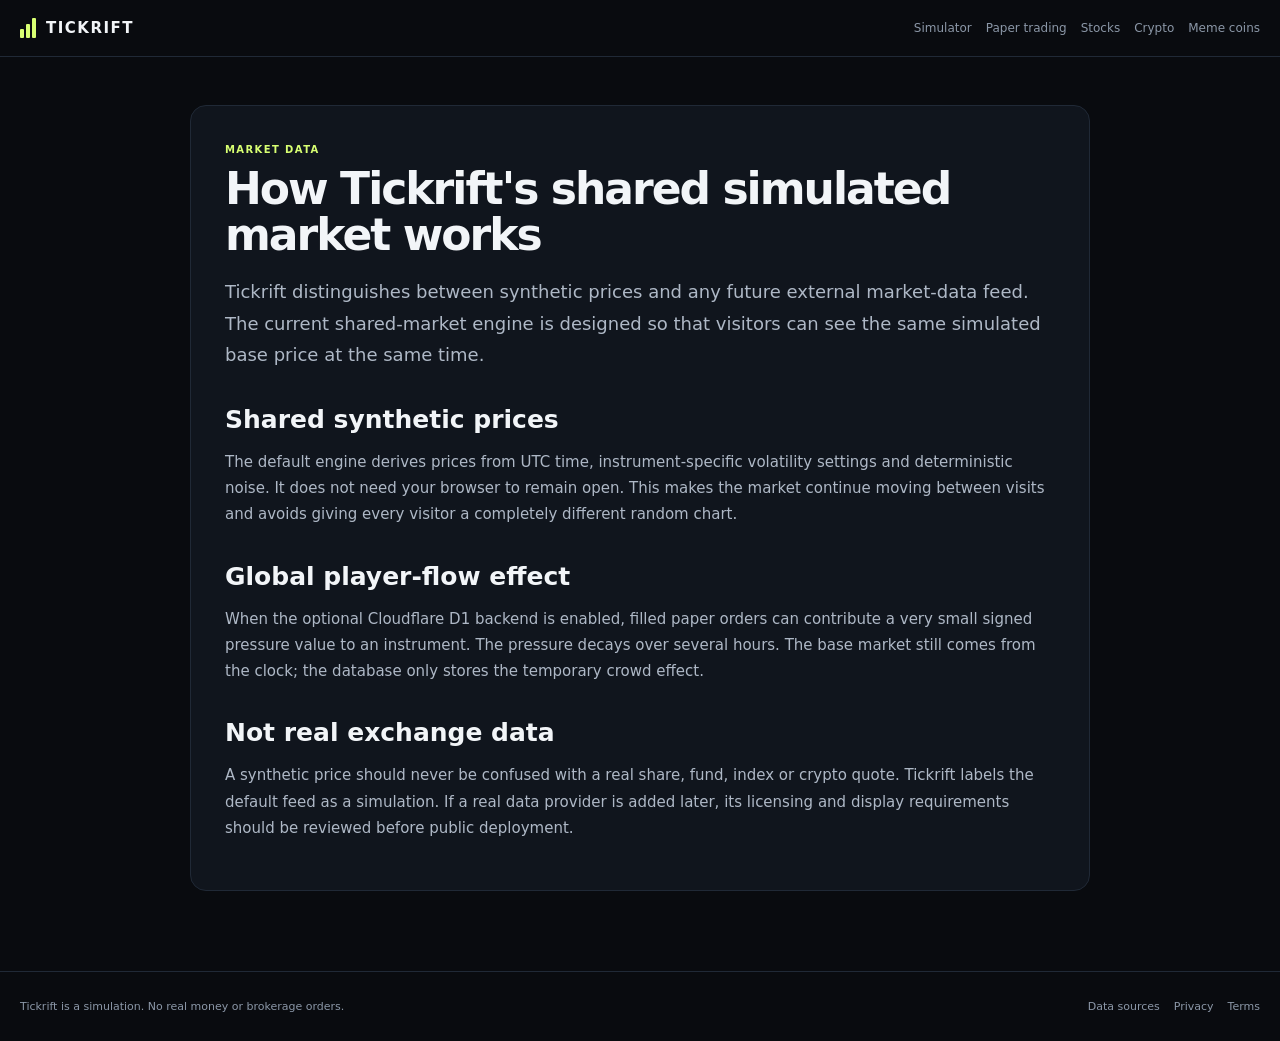
==== commit ad04e051: "Add files via upload" ====
--- a/data-sources/index.html
+++ b/data-sources/index.html
@@ -1,38 +1 @@
-<!doctype html>
-<html lang="en">
-<head>
-  <meta charset="utf-8" />
-  <meta name="viewport" content="width=device-width, initial-scale=1" />
-  <meta name="color-scheme" content="dark" />
-  <meta name="theme-color" content="#090b0e" />
-  <meta name="google-site-verification" content="4eabA-bonOoRC9P33OMjlOiyw8Vg6XETesz7h0Su8x4" />
-  <meta name="robots" content="index,follow,max-image-preview:large,max-snippet:-1" />
-  <title>Market Data Sources — Tickrift</title>
-  <meta name="description" content="How Tickrift labels market, delayed and simulated price data in its paper trading simulator." />
-  <meta property="og:type" content="article" />
-  <meta property="og:site_name" content="Tickrift" />
-  <meta property="og:title" content="Market Data Sources — Tickrift" />
-  <meta property="og:description" content="How Tickrift labels market, delayed and simulated price data in its paper trading simulator." />
-  <meta property="og:image" content="/og-card.png" />
-  <meta property="og:url" content="" />
-  <link rel="icon" href="/favicon.svg" type="image/svg+xml" />
-  <link rel="stylesheet" href="/styles.css" />
-</head>
-<body>
-  <main class="content-shell">
-    <header class="content-top">
-      <a class="content-brand" href="/"><span class="brand-glyph" aria-hidden="true"><i></i><i></i><i></i></span>TICKRIFT</a>
-      <nav class="content-nav" aria-label="Page navigation"><a href="/">Simulator</a><a href="/learn/paper-trading/">Learn</a><a href="/data-sources/">Data</a></nav>
-    </header>
-    <article>
-      <header class="content-hero"><span class="eyebrow">MARKET DATA</span><h1>Know what the chart is actually showing.</h1><p>Tickrift distinguishes provider-linked market data from generated simulation prices.</p></header>
-      
-<div class="content-note">The data badge beside every instrument is the source of truth inside the interface. If a provider request fails, Tickrift falls back to <strong>SIMULATED</strong> rather than pretending generated prices are live.</div>
-<section class="content-section"><h2>Three data states</h2><div class="content-grid"><div class="content-card"><span>MARKET</span><strong>Provider-linked data</strong><p>The current price and chart history came from the configured market-data provider.</p></div><div class="content-card"><span>DELAYED</span><strong>Provider-linked, delayed</strong><p>The data came from a provider but is explicitly marked delayed according to the configured data entitlement.</p></div><div class="content-card"><span>SIMULATED</span><strong>Generated practice prices</strong><p>No provider data is currently being used for that instrument. The simulator generates movement for practice only.</p></div><div class="content-card"><span>NO HIDDEN FEED</span><strong>Status stays visible</strong><p>The interface never labels generated prices as live market data.</p></div></div></section>
-<section class="content-section"><h2>Production market-data bridge</h2><p>The production package includes a same-origin serverless bridge at <span class="code-inline">/api/market</span>. It keeps the provider key out of public JavaScript and exposes only the price and candle fields Tickrift needs.</p><p>The included bridge is written for Twelve Data. Before public commercial display, the site owner must use a provider plan and any exchange entitlements that permit the intended display and redistribution. A working API key is deliberately not shipped in the repository.</p></section>
-<section class="content-section"><h2>Why a simulator can differ from a real trade</h2><p>A displayed chart does not reproduce order-book depth, queue position, partial fills, every fee, venue routing, halts, corporate actions or all latency. Tickrift applies simplified simulated slippage and fees so an order is not treated as a guaranteed exact fill.</p></section>
-    </article>
-    <footer class="content-footer"><span>Tickrift · simulation only · no real money or brokerage orders</span><nav><a href="/privacy/">Privacy</a><a href="/terms/">Terms</a><a href="/data-sources/">Data sources</a></nav></footer>
-  </main>
-</body>
-</html>+<!doctype html><html lang="en"><head><meta charset="utf-8"><meta name="viewport" content="width=device-width,initial-scale=1"><meta name="theme-color" content="#090b0f"><meta name="google-site-verification" content="4eabA-bonOoRC9P33OMjlOiyw8Vg6XETesz7h0Su8x4"><meta name="robots" content="index,follow,max-image-preview:large,max-snippet:-1"><title>Tickrift Market Data & Shared Simulation</title><meta name="description" content="How Tickrift's clock-synced synthetic market works, how optional global paper-order flow affects simulated prices, and how data is labelled."><link rel="canonical" href="/data-sources/"><link rel="icon" href="/favicon.svg" type="image/svg+xml"><link rel="stylesheet" href="/styles.css"><link rel="stylesheet" href="/content.css"></head><body><header class="content-header"><a class="brand" href="/"><span class="brand-mark"><i></i><i></i><i></i></span><span>TICKRIFT</span></a><nav><a href="/">Simulator</a><a href="/learn/paper-trading/">Paper trading</a><a href="/learn/stock-market-simulator/">Stocks</a><a href="/learn/crypto-trading-simulator/">Crypto</a><a href="/learn/meme-coin-simulator/">Meme coins</a></nav></header><main class="content-shell"><article><span class="micro-label">MARKET DATA</span><h1>How Tickrift's shared simulated market works</h1><p class="lead">Tickrift distinguishes between synthetic prices and any future external market-data feed. The current shared-market engine is designed so that visitors can see the same simulated base price at the same time.</p><h2>Shared synthetic prices</h2><p>The default engine derives prices from UTC time, instrument-specific volatility settings and deterministic noise. It does not need your browser to remain open. This makes the market continue moving between visits and avoids giving every visitor a completely different random chart.</p><h2>Global player-flow effect</h2><p>When the optional Cloudflare D1 backend is enabled, filled paper orders can contribute a very small signed pressure value to an instrument. The pressure decays over several hours. The base market still comes from the clock; the database only stores the temporary crowd effect.</p><h2>Not real exchange data</h2><p>A synthetic price should never be confused with a real share, fund, index or crypto quote. Tickrift labels the default feed as a simulation. If a real data provider is added later, its licensing and display requirements should be reviewed before public deployment.</p></article></main><footer class="site-footer"><span>Tickrift is a simulation. No real money or brokerage orders.</span><nav><a href="/data-sources/">Data sources</a><a href="/privacy/">Privacy</a><a href="/terms/">Terms</a></nav></footer></body></html>
--- a/styles.css
+++ b/styles.css
@@ -1,151 +1,20 @@
-:root{
-  --bg:#090b0e;--bg2:#0d1014;--surface:#11151a;--surface2:#151a20;--surface3:#1b2129;--line:#242b34;--line2:#303946;
-  --text:#edf1f5;--muted:#8b96a3;--muted2:#5e6875;--up:#35c58a;--down:#ef5f72;--accent:#d8dee7;--warn:#e4b85e;
-  --radius:10px;--shadow:0 12px 42px rgba(0,0,0,.28);--header:58px;--ribbon:26px
+:root{--bg:#090b0f;--bg2:#0d1117;--panel:#10151d;--panel2:#131a23;--line:#202936;--line2:#2a3545;--text:#f2f5f8;--muted:#8b97a7;--muted2:#657181;--up:#2fc98f;--down:#ef6574;--accent:#d8ff72;--blue:#69a7ff;--shadow:0 16px 50px rgba(0,0,0,.3);font-family:Inter,ui-sans-serif,system-ui,-apple-system,BlinkMacSystemFont,"Segoe UI",sans-serif}*{box-sizing:border-box}html,body{margin:0;background:var(--bg);color:var(--text);min-height:100%;font-size:14px}body{overflow-x:hidden}button,input,select,textarea{font:inherit;color:inherit}button{cursor:pointer}a{color:inherit;text-decoration:none}.hidden{display:none!important}.panel{background:linear-gradient(180deg,rgba(255,255,255,.018),transparent),var(--panel);border:1px solid var(--line);border-radius:14px}.page-width{width:min(1180px,calc(100% - 40px));margin-inline:auto}.site-header{height:62px;display:flex;align-items:center;border-bottom:1px solid var(--line);padding:0 18px;background:rgba(9,11,15,.92);backdrop-filter:blur(14px);position:sticky;top:0;z-index:30}.brand{display:flex;align-items:center;gap:10px;background:none;border:0;font-weight:900;letter-spacing:.1em;font-size:15px}.brand-mark{display:flex;align-items:end;gap:2px;height:20px}.brand-mark i{display:block;width:4px;border-radius:1px;background:var(--accent)}.brand-mark i:nth-child(1){height:9px}.brand-mark i:nth-child(2){height:14px}.brand-mark i:nth-child(3){height:20px}.site-nav{display:flex;gap:4px;margin-left:28px}.nav-link{border:0;background:transparent;color:var(--muted);padding:9px 11px;border-radius:8px;font-size:13px}.nav-link:hover,.nav-link.active{color:var(--text);background:#151b24}.nav-link.anchor{display:inline-flex;align-items:center}.header-right{margin-left:auto;display:flex;align-items:center;gap:15px}.status-pill{height:30px;padding:0 10px;border:1px solid var(--line2);border-radius:999px;display:flex;align-items:center;gap:7px;color:var(--muted);font-size:10px;letter-spacing:.08em;font-weight:800}.status-dot{width:7px;height:7px;border-radius:50%;background:var(--accent);box-shadow:0 0 0 4px rgba(216,255,114,.07)}.status-dot.online{background:var(--up)}.header-equity{display:grid;gap:1px;text-align:right}.header-equity span{font-size:9px;text-transform:uppercase;color:var(--muted);letter-spacing:.08em}.header-equity strong{font-size:13px}.icon-button{width:34px;height:34px;border-radius:8px;border:1px solid var(--line);background:var(--panel);display:grid;place-items:center}.simulation-ribbon{height:27px;display:flex;align-items:center;justify-content:center;background:#11161d;border-bottom:1px solid var(--line);font-size:9px;letter-spacing:.13em;color:#9aa7b5;font-weight:800}.view{display:none}.view.active{display:block}.home-view{padding-bottom:70px}.home-hero{min-height:620px;display:grid;grid-template-columns:1.05fr .95fr;gap:56px;align-items:center;padding-block:70px}.eyebrow,.micro-label{font-size:10px;letter-spacing:.14em;font-weight:800;color:var(--accent);text-transform:uppercase}.hero-copy h1{font-size:64px;line-height:.98;margin:15px 0 22px;letter-spacing:-.055em;max-width:720px}.hero-copy h1 span{color:var(--accent)}.hero-copy>p{font-size:17px;line-height:1.65;color:#aeb8c6;max-width:610px}.hero-actions{display:flex;gap:10px;margin-top:28px}.primary-cta,.secondary-cta{border-radius:9px;padding:12px 16px;border:1px solid var(--line2);font-weight:750}.primary-cta{background:var(--accent);color:#0c0f0d;border-color:var(--accent)}.secondary-cta{background:var(--panel2);color:var(--text)}.hero-facts{display:flex;gap:28px;margin-top:38px}.hero-facts div{display:grid;gap:3px}.hero-facts strong{font-size:20px}.hero-facts span{font-size:11px;color:var(--muted)}.hero-terminal{padding:16px;min-height:430px;box-shadow:var(--shadow)}.hero-terminal-head,.hero-terminal-foot,.paper-head,.panel-heading,.sidebar-title-row,.drawer-head,.tutorial-head{display:flex;align-items:center;justify-content:space-between}.hero-terminal-head strong{display:block;margin-top:4px}.source-badge{font-size:9px;padding:5px 7px;border-radius:6px;border:1px solid var(--line2);font-weight:850;letter-spacing:.06em;color:var(--muted)}.source-badge.shared{color:var(--accent);border-color:rgba(216,255,114,.24);background:rgba(216,255,114,.05)}.hero-market-list{display:grid;grid-template-columns:repeat(2,1fr);gap:7px;margin-top:14px}.hero-market-row{padding:9px 10px;border:1px solid var(--line);border-radius:8px;background:#0d1219;display:flex;justify-content:space-between;gap:10px}.hero-market-row span{font-weight:800}.hero-market-row small{display:block;color:var(--muted);margin-top:2px}.hero-market-row b{font-variant-numeric:tabular-nums}.hero-chart-wrap{height:220px;margin-top:12px;border:1px solid var(--line);border-radius:9px;overflow:hidden;background:#0b0f14}.hero-chart-wrap canvas{width:100%;height:100%;display:block}.hero-terminal-foot{padding-top:12px;font-size:11px;color:var(--muted)}.hero-terminal-foot strong{color:var(--text)}.home-section{padding:55px 0;border-top:1px solid #151c25}.section-heading{max-width:760px;margin-bottom:24px}.section-heading>span{font-size:10px;letter-spacing:.12em;color:var(--accent);font-weight:800}.section-heading h2{font-size:34px;letter-spacing:-.035em;margin:8px 0 10px}.section-heading p{color:var(--muted);font-size:15px;line-height:1.6}.mode-cards{display:grid;grid-template-columns:1fr 1fr;gap:12px}.mode-card{text-align:left;display:grid;grid-template-columns:50px 1fr auto;gap:18px;align-items:start;padding:26px;background:var(--panel);border:1px solid var(--line);border-radius:13px}.mode-card:hover{border-color:#3c4b5e;background:#121923}.mode-card>b{font-size:11px;color:var(--muted)}.mode-card div>span{font-size:10px;color:var(--accent);letter-spacing:.12em;font-weight:800}.mode-card h3{font-size:24px;margin:8px 0}.mode-card p{color:var(--muted);line-height:1.55;margin:0}.mode-card em{font-style:normal;font-size:21px;color:var(--muted)}.coverage-grid{display:grid;grid-template-columns:repeat(5,1fr);gap:10px}.coverage-grid>*{display:block;padding:19px;border:1px solid var(--line);border-radius:11px;background:var(--panel)}.coverage-grid>*:is(a):hover{border-color:#40506a}.coverage-grid span{font-size:9px;color:var(--accent);font-weight:850;letter-spacing:.1em}.coverage-grid strong{display:block;margin:10px 0 8px;line-height:1.35}.coverage-grid small{color:var(--muted);line-height:1.5}.split-info{display:grid;grid-template-columns:1fr 1fr;gap:45px}.split-info h2{font-size:27px;margin:8px 0 12px}.split-info p{color:var(--muted);line-height:1.65}.legal-banner{padding:20px 22px;border:1px solid #2b3645;border-radius:11px;background:#10151c;display:flex;gap:14px;align-items:flex-start}.legal-banner strong{white-space:nowrap;color:var(--accent)}.legal-banner p{margin:0;color:var(--muted);line-height:1.55}.site-footer{border-top:1px solid var(--line);min-height:70px;padding:20px;display:flex;align-items:center;gap:20px;justify-content:space-between;color:var(--muted);font-size:11px}.site-footer nav{display:flex;flex-wrap:wrap;gap:14px}.site-footer a:hover{color:var(--text)}
+/* terminal */
+.terminal-view.active{height:calc(100vh - 89px);display:grid;grid-template-columns:230px minmax(560px,1fr) 310px;gap:8px;padding:8px;overflow:hidden}.market-sidebar,.ticket-sidebar{height:100%;overflow:hidden}.market-sidebar{display:flex;flex-direction:column;padding:12px}.sidebar-title-row h2{font-size:16px;margin:3px 0}.star-button,.favorite-button{border:0;background:none;color:#7d8998;font-size:17px}.search-input{display:flex;align-items:center;gap:7px;margin:11px 0 8px;padding:0 9px;border:1px solid var(--line);border-radius:8px;background:#0b0f14}.search-input input{width:100%;height:36px;background:none;border:0;outline:0;font-size:12px}.search-input span{color:var(--muted)}.asset-tabs{display:grid;grid-template-columns:repeat(3,1fr);gap:4px;margin-bottom:8px}.asset-tabs button{border:1px solid var(--line);border-radius:6px;background:#0c1118;padding:6px 3px;color:var(--muted);font-size:9px;font-weight:800}.asset-tabs button.active{color:var(--text);background:#1a222e;border-color:#344257}.asset-list{overflow:auto;min-height:0;padding-right:2px}.asset-row{width:100%;border:0;border-bottom:1px solid #19212b;background:transparent;padding:9px 5px;display:grid;grid-template-columns:1fr auto;gap:8px;text-align:left}.asset-row:hover,.asset-row.active{background:#151c25}.asset-row strong{font-size:11px}.asset-row small{display:block;color:var(--muted);font-size:9px;margin-top:2px;white-space:nowrap;overflow:hidden;text-overflow:ellipsis;max-width:128px}.asset-row .asset-price{text-align:right;font-variant-numeric:tabular-nums}.asset-row .asset-price b{font-size:10px}.asset-row .asset-price span{display:block;font-size:9px;margin-top:2px}.up{color:var(--up)!important}.down{color:var(--down)!important}.terminal-center{height:100%;min-width:0;display:grid;grid-template-rows:72px minmax(260px,1fr) 205px;gap:8px}.instrument-bar{display:flex;justify-content:space-between;align-items:center;padding:10px 13px;min-width:0}.instrument-id{display:flex;gap:8px;align-items:center;min-width:0}.symbol-line{display:flex;align-items:center;gap:7px}.symbol-line>strong{font-size:20px}.symbol-line>span:not(.source-badge){font-size:8px;color:var(--muted);border:1px solid var(--line);padding:3px 5px;border-radius:4px}.instrument-name{font-size:10px;color:var(--muted);margin-top:2px}.instrument-sub{display:flex;gap:5px;font-size:8px;color:var(--muted2);margin-top:2px}.instrument-price{text-align:right}.instrument-price>div:first-child{display:flex;align-items:baseline;justify-content:flex-end;gap:8px}.instrument-price strong{font-size:22px;font-variant-numeric:tabular-nums}.instrument-price #changeLabel{font-size:10px;font-weight:800}.ohlc-mini{display:flex;gap:8px;margin-top:3px;color:var(--muted);font-size:8px}.ohlc-mini b{color:#b4beca}.chart-panel{min-height:0;display:flex;flex-direction:column;overflow:hidden}.chart-toolbar{height:42px;display:flex;align-items:center;justify-content:space-between;padding:5px 8px;border-bottom:1px solid var(--line);gap:8px}.timeframes,.chart-actions{display:flex;gap:3px;align-items:center;overflow-x:auto}.timeframes button,.chart-actions button,.chart-actions select{height:27px;border:1px solid transparent;border-radius:5px;background:transparent;color:var(--muted);font-size:9px;padding:0 7px;white-space:nowrap}.timeframes button.active,.timeframes button:hover,.chart-actions button:hover{background:#19212b;color:var(--text);border-color:#263241}.chart-actions select{border-color:var(--line);background:#0d1218}.chart-subbar{height:25px;border-bottom:1px solid var(--line);display:flex;align-items:center;justify-content:space-between;padding:0 10px;color:var(--muted);font-size:8px;letter-spacing:.02em}.chart-stage{position:relative;min-height:0;flex:1;background:#0a0e13}.chart-stage canvas{position:absolute;inset:0;width:100%;height:100%;display:block}.crosshair-info{position:absolute;pointer-events:none;padding:5px 7px;border:1px solid var(--line2);border-radius:5px;background:rgba(10,14,19,.94);font-size:9px;z-index:4}.activity-panel{min-height:0;display:flex;flex-direction:column;overflow:hidden}.activity-tabs{display:flex;height:36px;border-bottom:1px solid var(--line);padding:0 8px}.activity-tabs button{border:0;background:transparent;color:var(--muted);padding:0 10px;font-size:9px;font-weight:750}.activity-tabs button.active{color:var(--text);border-bottom:2px solid var(--accent)}.activity-tabs span{padding:1px 4px;border-radius:8px;background:#1d2632;margin-left:3px}.activity-content{overflow:auto;min-height:0;flex:1}.activity-table{width:100%;border-collapse:collapse;font-size:9px}.activity-table th{position:sticky;top:0;background:#111720;color:var(--muted);text-align:left;font-weight:650;padding:6px 8px;border-bottom:1px solid var(--line)}.activity-table td{padding:7px 8px;border-bottom:1px solid #19212b;white-space:nowrap}.activity-table .right{text-align:right}.activity-table button{border:1px solid var(--line2);background:#151d27;border-radius:5px;padding:4px 7px;font-size:8px}.empty-state{height:100%;display:grid;place-items:center;color:var(--muted);font-size:11px;text-align:center;padding:20px}.ticket-sidebar{display:flex;flex-direction:column;gap:8px;overflow:auto}.paper-card,.order-card,.market-stats{padding:12px}.paper-head h3{margin:3px 0 0;font-size:13px}.paper-head>span{font-size:9px;color:var(--muted)}.paper-equity{font-size:25px;font-weight:800;margin:13px 0 10px}.paper-stats{display:grid;grid-template-columns:1fr 1fr;gap:8px}.paper-stats div,.stats-grid div{display:grid;gap:2px}.paper-stats span,.stats-grid span{font-size:8px;color:var(--muted)}.paper-stats strong,.stats-grid strong{font-size:10px}.order-card{padding:8px}.order-mode{display:grid;grid-template-columns:1fr 1fr;padding:3px;border-radius:7px;background:#0b0f14;border:1px solid var(--line)}.order-mode button{border:0;background:transparent;border-radius:5px;padding:6px;color:var(--muted);display:grid;gap:1px}.order-mode button.active{background:#1b2430;color:var(--text)}.order-mode strong{font-size:10px}.order-mode span{font-size:7px}.ticket-body{padding:9px 2px 1px}.side-switch{display:grid;grid-template-columns:1fr 1fr;gap:4px;margin-bottom:8px}.side-switch button,.segmented button{border:1px solid var(--line);background:#0d1218;border-radius:6px;padding:7px;font-size:9px;color:var(--muted)}.side-switch .long.active{background:rgba(47,201,143,.1);border-color:rgba(47,201,143,.4);color:var(--up)}.side-switch .short.active{background:rgba(239,101,116,.1);border-color:rgba(239,101,116,.4);color:var(--down)}.side-switch.invest button.active{background:#1c2836;border-color:#40516b;color:var(--text)}.field{display:grid;gap:4px;margin-top:7px}.field label{font-size:8px;color:var(--muted)}.field input,.field select,.money-input{height:31px;border:1px solid var(--line);border-radius:6px;background:#0b0f14;outline:0}.field input,.field select{padding:0 8px;width:100%}.money-input{display:flex;align-items:center;padding-left:8px;color:var(--muted)}.money-input input{border:0;height:29px;background:transparent}.two-fields{display:grid;grid-template-columns:1fr 1fr;gap:7px}.segmented{display:grid;grid-template-columns:repeat(3,1fr);gap:3px}.segmented.two{grid-template-columns:1fr 1fr}.segmented button.active{background:#1c2531;color:var(--text);border-color:#38475c}.quick-amounts{display:grid;grid-template-columns:repeat(4,1fr);gap:3px;margin-top:6px}.quick-amounts button{border:1px solid var(--line);background:#0c1117;border-radius:5px;padding:5px 2px;font-size:8px;color:var(--muted)}.risk-box{margin-top:8px;border:1px solid var(--line);border-radius:7px;padding:6px 7px;display:grid;gap:5px}.risk-box>div{display:flex;align-items:center;justify-content:space-between}.risk-box label{font-size:8px;color:#a7b1bf}.risk-box>div>div{display:flex;align-items:center;gap:2px}.risk-box input[type=number]{width:48px;height:23px;background:#0b0f14;border:1px solid var(--line);border-radius:4px;padding:0 4px}.risk-box span{font-size:8px;color:var(--muted)}.preview-list{margin-top:8px;border-top:1px solid var(--line);padding-top:6px;display:grid;gap:4px}.preview-list div{display:flex;justify-content:space-between;font-size:8px;color:var(--muted)}.preview-list strong{color:#cbd3dc}.order-submit{width:100%;border-radius:7px;border:1px solid transparent;padding:9px;margin-top:8px;font-size:10px;font-weight:850}.order-submit.long{background:var(--up);color:#07110d}.order-submit.short{background:var(--down);color:#160709}.order-submit.invest{background:#d6e8ff;color:#07101a}.ticket-message{min-height:13px;margin-top:4px;font-size:8px;color:var(--muted);text-align:center}.stats-grid{display:grid;grid-template-columns:1fr 1fr;gap:9px;margin-top:11px}.stat-note{display:block;color:var(--muted2);font-size:7px;line-height:1.4;margin-top:9px}
+/* portfolio */
+.page-pad{padding:44px 0 70px}.page-title-row{display:flex;align-items:flex-end;justify-content:space-between;margin-bottom:22px}.page-title-row h1{font-size:38px;letter-spacing:-.04em;margin:5px 0}.page-title-row p{color:var(--muted);margin:0}.page-value{text-align:right;display:grid;gap:3px}.page-value span{font-size:9px;color:var(--muted)}.page-value strong{font-size:25px}.kpi-grid{display:grid;grid-template-columns:repeat(5,1fr);gap:9px}.kpi{padding:15px}.kpi span{font-size:8px;color:var(--muted)}.kpi strong{display:block;font-size:18px;margin-top:7px}.portfolio-grid{display:grid;grid-template-columns:.8fr 1.2fr;gap:9px;margin-top:9px}.allocation-panel,.performance-panel,.holdings-panel{padding:14px}.panel-heading h3{margin:0;font-size:13px}.panel-heading span{font-size:8px;color:var(--muted)}.allocation-body{height:250px;display:grid;grid-template-columns:160px 1fr;align-items:center}.allocation-body canvas{width:150px;height:150px}.allocation-body #allocationLegend{font-size:9px;display:grid;gap:7px}.performance-panel canvas{width:100%;height:230px;margin-top:8px}.holdings-panel{margin-top:9px}.table-host{margin-top:10px;overflow:auto}.portfolio-table{width:100%;border-collapse:collapse;font-size:10px}.portfolio-table th,.portfolio-table td{padding:9px;border-bottom:1px solid var(--line);text-align:left}.portfolio-table th{color:var(--muted);font-size:8px}.portfolio-table .right{text-align:right}
+/* overlay */
+.overlay{position:fixed;inset:0;background:rgba(0,0,0,.62);z-index:60;display:flex;align-items:center;justify-content:center;backdrop-filter:blur(5px)}.drawer{position:absolute;right:0;top:0;bottom:0;width:350px;background:#0f141c;border-left:1px solid var(--line);padding:20px;overflow:auto}.drawer-head h2,.tutorial-head h2{margin:4px 0 0}.drawer section{padding:17px 0;border-bottom:1px solid var(--line)}.setting-title{font-size:9px;color:var(--muted);display:block;margin-bottom:8px}.theme-grid{display:grid;grid-template-columns:repeat(3,1fr);gap:5px}.theme-grid button,.drawer-button,.danger-button{border:1px solid var(--line);background:#151c25;border-radius:6px;padding:8px;font-size:10px}.theme-grid button.active{border-color:#566b88}.color-grid{display:grid;grid-template-columns:1fr 1fr;gap:8px}.color-grid label,.toggle-list label{display:flex;justify-content:space-between;align-items:center;font-size:9px;color:var(--muted)}.color-grid input{width:35px}.toggle-list{display:grid;gap:10px}.drawer-button,.danger-button{width:100%;margin-top:5px}.danger-button{color:var(--down)}.drawer-note{font-size:9px;line-height:1.5;color:var(--muted)}.tutorial-modal,.depleted-modal{width:min(650px,calc(100% - 30px));padding:20px;box-shadow:var(--shadow)}.tutorial-progress{display:flex;gap:5px;margin:18px 0}.tutorial-progress i{height:3px;flex:1;background:#273241;border-radius:2px}.tutorial-progress i.active{background:var(--accent)}.tutorial-content{min-height:220px}.tutorial-content h3{font-size:25px;margin:8px 0}.tutorial-content p,.tutorial-content li{color:var(--muted);line-height:1.6}.tutorial-actions{display:flex;justify-content:space-between}.depleted-modal{text-align:center}.depleted-modal p{color:var(--muted)}.depleted-actions{display:flex;justify-content:center;gap:8px;margin:20px}.text-button{border:0;background:none;color:var(--muted)}.toast-host{position:fixed;right:18px;bottom:18px;z-index:100;display:grid;gap:7px}.toast{padding:10px 12px;border:1px solid var(--line2);border-radius:8px;background:#141b24;box-shadow:var(--shadow);font-size:10px}.toast.good{border-color:rgba(47,201,143,.4)}.toast.bad{border-color:rgba(239,101,116,.4)}
+body[data-theme=slate]{--bg:#10151c;--panel:#161e28;--panel2:#1b2632;--line:#2a3544}body[data-theme=midnight]{--bg:#070a12;--panel:#0d1320;--panel2:#111a2b;--line:#1b2940}
+@media(max-width:1100px){.terminal-view.active{grid-template-columns:195px minmax(470px,1fr) 280px}.coverage-grid{grid-template-columns:repeat(3,1fr)}.header-equity{display:none}.site-nav{margin-left:14px}.nav-link{padding:8px 7px}.terminal-center{grid-template-rows:68px minmax(220px,1fr) 190px}}
+@media(max-width:850px){.site-nav .anchor,.status-pill{display:none}.home-hero{grid-template-columns:1fr;padding-block:45px}.hero-copy h1{font-size:48px}.mode-cards,.split-info{grid-template-columns:1fr}.coverage-grid{grid-template-columns:1fr 1fr}.terminal-view.active{height:auto;display:block;overflow:visible}.market-sidebar,.ticket-sidebar{height:auto}.market-sidebar{margin-bottom:8px}.asset-list{max-height:280px}.terminal-center{height:720px;margin-bottom:8px}.ticket-sidebar{display:grid;grid-template-columns:1fr 1fr}.market-stats{grid-column:1/-1}.site-footer{align-items:flex-start;flex-direction:column}.header-right{gap:6px}}
+@media(max-width:600px){.site-header{padding:0 10px}.site-nav{display:none}.page-width{width:min(100% - 24px,1180px)}.hero-copy h1{font-size:41px}.hero-facts{gap:16px}.coverage-grid{grid-template-columns:1fr}.ticket-sidebar{display:block}.ticket-sidebar>*{margin-bottom:8px}.terminal-center{height:800px}.terminal-view.active{padding:6px}.chart-toolbar{height:auto;align-items:flex-start;flex-direction:column}.chart-actions{width:100%}.chart-subbar{display:none}.terminal-center{grid-template-rows:76px minmax(280px,1fr) 230px}.instrument-bar{align-items:flex-start}.ohlc-mini{display:none}.portfolio-grid,.kpi-grid{grid-template-columns:1fr}.allocation-body{grid-template-columns:1fr;height:auto}.page-title-row{align-items:flex-start;gap:15px;flex-direction:column}.page-value{text-align:left}}
+body.terminal-mode{overflow:hidden}body.terminal-mode .site-footer{display:none}
+@media(max-width:600px){
+  .instrument-bar{display:grid;grid-template-columns:1fr;gap:6px;align-content:center}
+  .instrument-price{text-align:left}
+  .instrument-price>div:first-child{justify-content:flex-start}
+  .terminal-center{grid-template-rows:112px minmax(280px,1fr) 230px}
+  .symbol-line{flex-wrap:wrap}
+  .simulation-ribbon{height:auto;min-height:27px;padding:5px 8px;text-align:center;line-height:1.35}
 }
-*{box-sizing:border-box}html,body{margin:0;min-height:100%;background:var(--bg);color:var(--text);font-family:Inter,ui-sans-serif,-apple-system,BlinkMacSystemFont,"Segoe UI",sans-serif}button,input,select,textarea{font:inherit;color:inherit}button{cursor:pointer}canvas{display:block}.hidden{display:none!important}.positive{color:var(--up)!important}.negative{color:var(--down)!important}.muted{color:var(--muted)}
-body{min-width:340px}.panel{background:linear-gradient(180deg,rgba(255,255,255,.012),rgba(255,255,255,0)),var(--surface);border:1px solid var(--line);border-radius:var(--radius);box-shadow:0 1px 0 rgba(255,255,255,.02) inset}.page-width{max-width:1480px;margin:0 auto;padding-left:24px;padding-right:24px}.micro-label{font-size:10px;font-weight:700;letter-spacing:.13em;color:var(--muted);text-transform:uppercase}
-.site-header{height:var(--header);position:sticky;top:0;z-index:40;display:grid;grid-template-columns:240px 1fr auto;align-items:center;border-bottom:1px solid var(--line);background:rgba(9,11,14,.94);backdrop-filter:blur(18px);padding:0 18px}.brand{border:0;background:none;display:flex;align-items:center;gap:10px;padding:0;color:var(--text);width:max-content}.brand-word{font-weight:850;letter-spacing:.12em;font-size:14px}.brand-glyph{width:23px;height:20px;display:flex;align-items:flex-end;gap:3px}.brand-glyph i{display:block;width:5px;border:1px solid #788391;border-radius:1px}.brand-glyph i:nth-child(1){height:8px}.brand-glyph i:nth-child(2){height:18px;background:#dbe1e8;border-color:#dbe1e8}.brand-glyph i:nth-child(3){height:12px}.site-nav{justify-self:center;display:flex;align-items:center;gap:4px}.nav-link{border:0;background:none;color:var(--muted);font-size:12px;padding:9px 11px;border-radius:6px}.nav-link:hover{color:var(--text);background:#11161b}.nav-link.active{color:var(--text);background:#161b21}.header-right{display:flex;align-items:center;gap:12px}.data-pill{height:28px;border:1px solid var(--line);border-radius:999px;padding:0 9px;display:flex;align-items:center;gap:7px;font-size:9px;font-weight:750;letter-spacing:.08em;color:var(--muted)}.data-dot{width:6px;height:6px;border-radius:50%;background:#6e7783}.data-pill.live .data-dot{background:var(--up);box-shadow:0 0 0 4px rgba(53,197,138,.08)}.data-pill.mixed .data-dot{background:var(--warn)}.header-equity{display:grid;gap:1px;text-align:right}.header-equity span{font-size:8px;color:var(--muted);text-transform:uppercase;letter-spacing:.08em}.header-equity strong{font-size:12px;font-variant-numeric:tabular-nums}.icon-button{width:32px;height:32px;border:1px solid var(--line);background:#11151a;border-radius:7px;color:var(--muted);display:grid;place-items:center}.icon-button:hover{border-color:var(--line2);color:var(--text)}.simulation-ribbon{height:var(--ribbon);position:sticky;top:var(--header);z-index:35;background:#10141a;border-bottom:1px solid #202731;color:#7f8a98;font-size:8px;letter-spacing:.16em;font-weight:750;display:flex;align-items:center;justify-content:center}
-.view{display:none}.view.active{display:block}.home-view{padding-bottom:72px}.home-hero{min-height:620px;display:grid;grid-template-columns:minmax(0,1.05fr) minmax(440px,.95fr);gap:70px;align-items:center;padding-top:68px;padding-bottom:68px}.hero-kicker{font-size:10px;letter-spacing:.18em;color:#7e8997;font-weight:800;margin-bottom:24px}.hero-copy h1{font-size:clamp(48px,6vw,86px);line-height:.97;letter-spacing:-.055em;margin:0;max-width:830px;font-weight:750}.hero-copy h1 span{color:#737d89}.hero-copy>p{max-width:660px;font-size:16px;line-height:1.65;color:#9aa4af;margin:28px 0 32px}.hero-actions{display:flex;gap:10px}.primary-cta,.secondary-cta{height:44px;padding:0 18px;border-radius:7px;font-size:11px;font-weight:800;letter-spacing:.01em}.primary-cta{border:1px solid #dfe5eb;background:#e7ecf1;color:#0b0d10}.primary-cta:hover{background:#fff}.secondary-cta{border:1px solid #313945;background:#12161b;color:#dfe4ea}.secondary-cta:hover{border-color:#495463}.hero-facts{display:flex;gap:34px;margin-top:42px;padding-top:22px;border-top:1px solid var(--line);max-width:640px}.hero-facts div{display:grid;gap:4px}.hero-facts strong{font-size:20px}.hero-facts span{font-size:9px;color:var(--muted);text-transform:uppercase;letter-spacing:.05em}.hero-terminal{min-height:500px;padding:16px;box-shadow:var(--shadow)}.hero-terminal-head,.hero-terminal-foot{display:flex;align-items:center;justify-content:space-between}.hero-terminal-head>div{display:grid;gap:3px}.hero-terminal-head strong{font-size:14px}.data-chip{font-size:8px;font-weight:800;letter-spacing:.1em;color:#8e98a5;border:1px solid var(--line);border-radius:999px;padding:6px 8px}.data-chip.live{color:var(--up);border-color:rgba(53,197,138,.3);background:rgba(53,197,138,.05)}.hero-market-list{display:grid;margin-top:14px;border-top:1px solid var(--line)}.hero-market-row{height:48px;display:grid;grid-template-columns:1fr auto auto;gap:14px;align-items:center;border-bottom:1px solid var(--line);padding:0 2px}.hero-market-row button{border:0;background:none;text-align:left;padding:0;color:inherit}.hero-market-row strong{font-size:11px}.hero-market-row small{display:block;color:var(--muted);font-size:8px;margin-top:2px}.hero-market-row .hero-price{font-size:11px;font-variant-numeric:tabular-nums}.hero-market-row .hero-change{font-size:9px;min-width:54px;text-align:right;font-variant-numeric:tabular-nums}.hero-chart-wrap{height:190px;margin:14px -2px 12px}.hero-chart-wrap canvas{width:100%;height:100%}.hero-terminal-foot{font-size:9px;color:var(--muted);border-top:1px solid var(--line);padding-top:12px}.hero-terminal-foot strong{color:#cfd5dc;font-size:9px}.home-section{padding-top:76px;padding-bottom:18px}.section-heading{max-width:720px;margin-bottom:26px}.section-heading>span{font-size:9px;letter-spacing:.15em;color:var(--muted);font-weight:800}.section-heading h2{font-size:36px;letter-spacing:-.035em;margin:8px 0}.section-heading p{font-size:13px;color:var(--muted);line-height:1.65;margin:0}.mode-cards{display:grid;grid-template-columns:1fr 1fr;gap:10px}.mode-card{min-height:245px;text-align:left;border:1px solid var(--line);border-radius:12px;background:#0f1317;color:var(--text);display:grid;grid-template-columns:48px 1fr auto;gap:22px;padding:28px;transition:.18s ease}.mode-card:hover{background:#14191f;border-color:#37414d;transform:translateY(-2px)}.mode-number{font-size:10px;color:var(--muted);padding-top:5px}.mode-label{font-size:9px;color:var(--muted);font-weight:800;letter-spacing:.12em}.mode-card h3{font-size:28px;margin:10px 0 12px;letter-spacing:-.03em}.mode-card p{margin:0;max-width:520px;color:#8f99a5;font-size:12px;line-height:1.65}.mode-arrow{font-size:22px;color:#727d89}.coverage-grid{display:grid;grid-template-columns:repeat(4,1fr);border:1px solid var(--line);border-radius:12px;overflow:hidden}.coverage-grid>div{min-height:190px;padding:24px;border-right:1px solid var(--line);background:#0f1216}.coverage-grid>div:last-child{border-right:0}.coverage-grid span{font-size:9px;color:var(--muted);font-weight:800;letter-spacing:.12em}.coverage-grid strong{display:block;font-size:15px;margin:34px 0 10px}.coverage-grid p{font-size:10px;line-height:1.6;color:#7e8894;margin:0}.how-grid{display:grid;grid-template-columns:repeat(4,1fr);gap:10px}.how-grid>div{border-top:1px solid #3a434f;padding:22px 6px 0 0}.how-grid b{font-size:10px;color:var(--muted)}.how-grid h3{font-size:15px;margin:30px 0 8px}.how-grid p{font-size:10px;line-height:1.65;color:#7f8996;margin:0}.text-cta{border:0;background:none;padding:0;color:#c9d0d8;margin-top:30px;font-size:11px}.legal-banner{margin-top:78px;border:1px solid var(--line);border-radius:10px;padding:20px 24px;display:grid;grid-template-columns:160px 1fr;gap:28px;background:#0e1115}.legal-banner strong{font-size:12px}.legal-banner p{margin:0;font-size:10px;line-height:1.65;color:#7e8995}
-.terminal-view.active{display:grid;grid-template-columns:230px minmax(610px,1fr) 310px;gap:7px;padding:7px;min-height:calc(100vh - var(--header) - var(--ribbon) - 35px)}.market-sidebar{display:flex;flex-direction:column;min-height:720px;overflow:hidden}.sidebar-title-row{height:66px;padding:13px 13px 10px;display:flex;align-items:center;justify-content:space-between;border-bottom:1px solid var(--line)}.sidebar-title-row h2{font-size:13px;margin:4px 0 0}.star-button,.favorite-button{border:0;background:none;color:#6d7784}.star-button.active,.favorite-button.active{color:#e4bd62}.search-input{margin:10px;border:1px solid var(--line);height:34px;border-radius:6px;display:flex;align-items:center;gap:7px;padding:0 9px;color:var(--muted)}.search-input input{width:100%;border:0;background:transparent;outline:0;font-size:10px}.asset-tabs{display:grid;grid-template-columns:repeat(4,1fr);padding:0 10px 8px;gap:3px}.asset-tabs button{border:0;background:none;color:var(--muted);font-size:8px;height:27px;border-radius:4px}.asset-tabs button.active{background:#1a2027;color:var(--text)}.asset-list{overflow:auto;flex:1;border-top:1px solid var(--line)}.asset-row{height:52px;padding:0 11px;display:grid;grid-template-columns:1fr auto;align-items:center;border-bottom:1px solid #1f252d;background:transparent}.asset-row:hover,.asset-row.active{background:#161b21}.asset-row button{border:0;background:none;padding:0;color:inherit;text-align:left}.asset-row strong{font-size:10px}.asset-row small{display:block;font-size:8px;color:var(--muted);margin-top:2px;white-space:nowrap;overflow:hidden;text-overflow:ellipsis;max-width:145px}.asset-quote{text-align:right}.asset-quote b{font-size:9px;font-variant-numeric:tabular-nums}.asset-quote span{display:block;font-size:8px;margin-top:2px}.sidebar-footer{height:32px;border-top:1px solid var(--line);display:flex;align-items:center;justify-content:space-between;padding:0 10px;font-size:8px;color:var(--muted)}
-.terminal-main{display:grid;grid-template-rows:78px minmax(490px,1fr) 250px;gap:7px;min-width:0}.instrument-bar{padding:0 16px;display:flex;align-items:center;justify-content:space-between}.instrument-id{display:flex;align-items:center;gap:10px}.favorite-button{font-size:20px}.symbol-line{display:flex;align-items:center;gap:7px}.symbol-line strong{font-size:18px}.symbol-line>span{font-size:7px;font-weight:800;letter-spacing:.08em;border:1px solid var(--line);border-radius:4px;padding:3px 5px;color:var(--muted)}.source-badge.live{color:var(--up);border-color:rgba(53,197,138,.32);background:rgba(53,197,138,.05)}.source-badge.delayed{color:var(--warn);border-color:rgba(228,184,94,.35)}.instrument-name{font-size:9px;color:#b4bcc5;margin-top:3px}.instrument-sub{display:flex;gap:5px;margin-top:3px;font-size:8px;color:var(--muted)}.instrument-price{text-align:right}.instrument-price>div:first-child{display:flex;align-items:baseline;justify-content:flex-end;gap:8px}.instrument-price strong{font-size:22px;font-variant-numeric:tabular-nums}.instrument-price #changeLabel{font-size:10px}.ohlc-mini{display:flex;gap:11px;margin-top:5px;font-size:8px;color:var(--muted)}.ohlc-mini b{color:#aeb6bf;font-weight:600;font-variant-numeric:tabular-nums}.chart-panel{overflow:hidden;display:grid;grid-template-rows:43px 34px minmax(0,1fr)}.chart-toolbar,.indicator-toolbar{display:flex;align-items:center;border-bottom:1px solid var(--line);padding:0 10px}.chart-toolbar{justify-content:space-between}.timeframes,.chart-actions,.indicator-toolbar{gap:4px}.timeframes{display:flex}.timeframes button,.chart-actions button,.indicator-toolbar button{border:1px solid transparent;background:transparent;color:var(--muted);height:25px;padding:0 8px;border-radius:4px;font-size:8px}.timeframes button.active,.indicator-toolbar button.active{background:#1a2027;color:#dbe0e6}.chart-actions{display:flex;align-items:center}.chart-actions select{height:27px;border:1px solid var(--line);border-radius:4px;background:#0d1014;font-size:8px;padding:0 7px}.chart-actions button{border-color:var(--line)}.indicator-toolbar{overflow-x:auto;white-space:nowrap}.indicator-toolbar>span{margin-left:auto;padding-left:12px;font-size:8px;color:#6d7783;font-variant-numeric:tabular-nums}.chart-stage{position:relative;min-height:0;background:#0c0f13}.chart-stage canvas{width:100%;height:100%}.crosshair-info{position:absolute;z-index:4;pointer-events:none;min-width:230px;background:rgba(12,15,19,.94);border:1px solid var(--line2);border-radius:6px;padding:8px 9px;font-size:8px;line-height:1.55;color:#aeb7c1;box-shadow:var(--shadow)}.chart-empty{position:absolute;inset:0;display:grid;place-items:center;color:var(--muted);font-size:10px}.activity-panel{overflow:hidden}.activity-tabs{height:38px;display:flex;align-items:center;border-bottom:1px solid var(--line);padding:0 10px;gap:6px}.activity-tabs button{height:28px;border:0;background:none;color:var(--muted);font-size:9px;border-radius:4px;padding:0 9px}.activity-tabs button.active{background:#1a2027;color:var(--text)}.activity-tabs span{margin-left:3px;color:#636e7a}.activity-content{height:211px;overflow:auto}.data-table{width:100%;border-collapse:collapse;font-size:9px}.data-table th{text-align:left;color:#6f7a87;font-size:7px;letter-spacing:.05em;text-transform:uppercase;font-weight:700;position:sticky;top:0;background:#101419;z-index:2}.data-table th,.data-table td{padding:9px 10px;border-bottom:1px solid #1e252d;white-space:nowrap}.data-table td{color:#b9c1ca;font-variant-numeric:tabular-nums}.data-table td strong{color:#e2e6eb}.row-action{height:23px;border:1px solid var(--line);background:#151a20;border-radius:4px;color:#a6afb9;font-size:8px}.row-action:hover{border-color:#45505d;color:#fff}.empty-state{height:100%;display:grid;place-items:center;color:#65707c;font-size:9px}
-.ticket-sidebar{display:grid;align-content:start;gap:7px}.paper-card,.order-card,.market-stats{padding:13px}.paper-head{display:flex;justify-content:space-between;align-items:flex-start}.paper-head h3{font-size:12px;margin:3px 0 0}.paper-head>span{font-size:8px;border:1px solid var(--line);padding:4px 6px;border-radius:4px;color:var(--muted)}.paper-equity{font-size:25px;font-weight:750;margin:16px 0 12px;font-variant-numeric:tabular-nums}.paper-stats{display:grid;grid-template-columns:1fr 1fr;gap:12px 8px}.paper-stats div{display:grid;gap:2px}.paper-stats span,.buying-power-line span{font-size:8px;color:var(--muted)}.paper-stats strong{font-size:10px;font-variant-numeric:tabular-nums}.buying-power-line{margin-top:12px;padding-top:10px;border-top:1px solid var(--line);display:flex;justify-content:space-between;align-items:center}.buying-power-line strong{font-size:10px}.mode-switch{display:grid;grid-template-columns:1fr 1fr;background:#0c0f13;border:1px solid var(--line);padding:3px;border-radius:8px;margin-bottom:12px}.mode-switch button{border:0;background:none;border-radius:5px;color:var(--muted);height:42px;display:grid;place-content:center;gap:1px}.mode-switch button strong{font-size:10px}.mode-switch button span{font-size:7px}.mode-switch button.active{background:#1a2027;color:var(--text)}.ticket-body{display:grid;gap:10px}.ticket-intro{display:flex;align-items:baseline;justify-content:space-between}.ticket-intro strong{font-size:10px}.ticket-intro span{font-size:8px;color:var(--muted)}.side-switch{display:grid;grid-template-columns:1fr 1fr;gap:5px}.side-switch button{height:34px;border:1px solid var(--line);background:#0f1317;border-radius:6px;color:var(--muted);font-size:9px;font-weight:800;text-transform:uppercase}.side-switch .long.active{border-color:rgba(53,197,138,.4);background:rgba(53,197,138,.08);color:var(--up)}.side-switch .short.active{border-color:rgba(239,95,114,.4);background:rgba(239,95,114,.08);color:var(--down)}.side-switch.invest button.active{border-color:#4b5663;background:#20262e;color:#fff}.field{display:grid;gap:5px}.field label{font-size:8px;color:var(--muted)}.field select,.money-input,.field textarea{border:1px solid var(--line);background:#0c0f13;border-radius:6px;outline:0}.field select{height:34px;padding:0 8px;font-size:9px}.money-input{height:34px;display:flex;align-items:center;padding:0 9px;gap:5px}.money-input span{font-size:9px;color:var(--muted)}.money-input input{width:100%;min-width:0;border:0;background:none;outline:0;font-size:10px;font-variant-numeric:tabular-nums}.field textarea{padding:10px;font-size:10px;line-height:1.6;resize:vertical}.segmented{display:grid;grid-template-columns:repeat(3,1fr);gap:4px}.segmented.two{grid-template-columns:1fr 1fr}.segmented button{height:31px;border:1px solid var(--line);background:#0c0f13;color:var(--muted);border-radius:5px;font-size:8px}.segmented button.active{background:#1b2128;color:#fff;border-color:#38424e}.two-fields{display:grid;grid-template-columns:1fr 1fr;gap:7px}.quick-amounts{display:grid;grid-template-columns:repeat(4,1fr);gap:4px}.quick-amounts button{height:25px;border:1px solid var(--line);background:#0e1115;color:var(--muted);border-radius:4px;font-size:8px}.quick-amounts button:hover{border-color:#3b4652;color:#fff}.risk-box,.recurring-box{border:1px solid var(--line);border-radius:7px;overflow:hidden}.risk-box>div{height:37px;display:flex;align-items:center;justify-content:space-between;padding:0 8px;border-bottom:1px solid var(--line)}.risk-box>div:last-child{border-bottom:0}.risk-box label{font-size:8px;display:flex;gap:6px;align-items:center}.risk-box>div>div{width:64px;height:24px;border:1px solid var(--line);border-radius:4px;display:flex;align-items:center;padding:0 5px}.risk-box input[type=number]{width:100%;min-width:0;border:0;background:none;outline:0;text-align:right;font-size:8px}.risk-box span{font-size:8px;color:var(--muted)}.switch-line{min-height:52px;padding:8px;display:flex;align-items:center;justify-content:space-between}.switch-line>span{display:grid;gap:3px}.switch-line strong{font-size:8px}.switch-line small{font-size:7px;color:var(--muted)}.recurring-box .two-fields{padding:0 8px 8px}.preview-list{border-top:1px solid var(--line);padding-top:8px;display:grid;gap:5px}.preview-list div{display:flex;justify-content:space-between;font-size:8px}.preview-list span{color:var(--muted)}.preview-list strong{font-variant-numeric:tabular-nums}.order-submit{height:38px;border:0;border-radius:6px;font-size:9px;font-weight:850;text-transform:uppercase;letter-spacing:.05em}.order-submit.long{background:var(--up);color:#06110b}.order-submit.short{background:var(--down);color:#19070b}.order-submit.invest{background:#e2e7ec;color:#0b0d10}.order-submit:disabled{opacity:.38;cursor:not-allowed}.ticket-message{min-height:16px;font-size:8px;color:var(--muted);line-height:1.45}.ticket-message.error{color:var(--down)}.ticket-message.success{color:var(--up)}.stats-grid{display:grid;grid-template-columns:1fr 1fr;gap:12px 8px;margin-top:12px}.stats-grid div{display:grid;gap:2px}.stats-grid span{font-size:7px;color:var(--muted)}.stats-grid strong{font-size:8px}.stat-note{display:block;margin-top:10px;font-size:7px;color:#59636f;line-height:1.45}
-.page-pad{padding-top:30px;padding-bottom:60px}.page-title-row{display:flex;align-items:end;justify-content:space-between;margin-bottom:18px}.page-title-row h1{font-size:30px;letter-spacing:-.03em;margin:6px 0 4px}.page-title-row p{margin:0;color:var(--muted);font-size:11px}.page-value{text-align:right;display:grid;gap:3px}.page-value span{font-size:8px;color:var(--muted);text-transform:uppercase;letter-spacing:.07em}.page-value strong{font-size:25px}.kpi-grid{display:grid;grid-template-columns:repeat(5,1fr);gap:8px}.kpi{padding:14px}.kpi span{display:block;font-size:8px;color:var(--muted);margin-bottom:5px}.kpi strong{font-size:18px}.portfolio-grid{display:grid;grid-template-columns:420px 1fr;gap:8px;margin-top:8px}.allocation-panel,.performance-panel,.holdings-panel,.journal-form,.journal-list-panel{padding:14px}.panel-heading{display:flex;align-items:center;justify-content:space-between;margin-bottom:12px}.panel-heading h3{font-size:12px;margin:0}.panel-heading span{font-size:8px;color:var(--muted)}.allocation-body{min-height:250px;display:grid;grid-template-columns:190px 1fr;align-items:center;gap:16px}.allocation-body canvas{width:190px;height:190px}.allocation-legend{display:grid;gap:7px}.legend-row{display:grid;grid-template-columns:8px 1fr auto;align-items:center;gap:7px;font-size:8px}.legend-dot{width:8px;height:8px;border-radius:2px}.performance-panel canvas{width:100%;height:250px}.holdings-panel{margin-top:8px}.table-host{overflow:auto}.journal-grid{display:grid;grid-template-columns:minmax(360px,520px) 1fr;gap:8px}.journal-list-panel{min-height:500px}.text-button{border:0;background:none;color:var(--muted);font-size:9px;padding:0}.text-button:hover{color:#fff}.journal-list{display:grid;gap:7px}.journal-entry{border:1px solid var(--line);border-radius:7px;padding:11px;background:#0d1014}.journal-entry-head{display:flex;align-items:center;justify-content:space-between;gap:10px;margin-bottom:7px}.journal-entry-head strong{font-size:9px}.journal-entry-head span{font-size:7px;color:var(--muted)}.journal-entry p{font-size:9px;color:#aeb7c1;line-height:1.6;margin:0;white-space:pre-wrap}
-.site-footer{height:34px;border-top:1px solid var(--line);display:flex;align-items:center;justify-content:space-between;padding:0 18px;font-size:8px;color:#626c78;background:#0b0e12}.overlay{position:fixed;inset:0;z-index:100;background:rgba(0,0,0,.62);backdrop-filter:blur(6px);display:flex;align-items:center;justify-content:center}.drawer{position:absolute;right:0;top:0;bottom:0;width:350px;background:#11151a;border-left:1px solid var(--line);padding:18px;overflow:auto}.drawer-head,.tutorial-head{display:flex;align-items:flex-start;justify-content:space-between;border-bottom:1px solid var(--line);padding-bottom:15px}.drawer-head h2,.tutorial-head h2{font-size:18px;margin:5px 0 0}.drawer section{padding:18px 0;border-bottom:1px solid var(--line)}.setting-title{display:block;font-size:8px;color:var(--muted);margin-bottom:9px}.theme-grid{display:grid;grid-template-columns:repeat(3,1fr);gap:5px}.theme-grid button,.drawer-button{height:34px;border:1px solid var(--line);border-radius:6px;background:#0d1014;color:var(--muted);font-size:8px}.theme-grid button.active{background:#1c2229;color:#fff;border-color:#45505d}.color-grid{display:grid;grid-template-columns:1fr 1fr;gap:7px}.color-grid label,.toggle-list label{border:1px solid var(--line);border-radius:6px;padding:8px;font-size:8px;display:flex;align-items:center;justify-content:space-between}.color-grid input{width:32px;height:22px;border:0;background:none}.toggle-list{display:grid;gap:6px}.drawer-button,.danger-button{width:100%;margin-bottom:6px}.danger-button{height:34px;border:1px solid rgba(239,95,114,.3);background:rgba(239,95,114,.07);color:#f28b98;border-radius:6px;font-size:8px}.drawer-note{font-size:8px;line-height:1.55;color:#5f6975}.tutorial-modal{width:min(760px,calc(100vw - 28px));padding:20px;box-shadow:var(--shadow)}.tutorial-progress{display:flex;gap:5px;margin:18px 0}.tutorial-progress i{height:3px;flex:1;background:#242c35;border-radius:4px}.tutorial-progress i.active{background:#d6dde5}.tutorial-content{min-height:300px;padding:12px 4px}.tutorial-step-tag{font-size:9px;color:var(--muted);letter-spacing:.12em;font-weight:800}.tutorial-content h3{font-size:32px;letter-spacing:-.03em;margin:10px 0 15px}.tutorial-content p{font-size:12px;line-height:1.7;color:#98a2ae;max-width:650px}.tutorial-example{margin-top:24px;border:1px solid var(--line);border-radius:8px;padding:14px;background:#0d1014;display:grid;grid-template-columns:1fr 1fr;gap:8px}.tutorial-example div{padding:10px;border-left:1px solid #303945}.tutorial-example span{font-size:8px;color:var(--muted);display:block;margin-bottom:5px}.tutorial-example strong{font-size:10px}.tutorial-actions{display:flex;justify-content:space-between;border-top:1px solid var(--line);padding-top:15px}.depleted-modal{width:min(480px,calc(100vw - 28px));padding:25px;text-align:center}.depleted-modal h2{font-size:28px;margin:9px 0}.depleted-modal p{font-size:11px;line-height:1.65;color:var(--muted);margin:0 auto 20px;max-width:380px}.depleted-actions{display:flex;justify-content:center;gap:8px;margin-bottom:14px}.toast-host{position:fixed;right:16px;bottom:50px;z-index:120;display:grid;gap:7px}.toast{min-width:260px;max-width:380px;border:1px solid var(--line2);background:#12171d;border-radius:7px;padding:10px 12px;box-shadow:var(--shadow);font-size:9px;color:#b9c1ca;animation:toastIn .18s ease}.toast strong{color:#fff;display:block;margin-bottom:2px}.toast.success{border-color:rgba(53,197,138,.3)}.toast.error{border-color:rgba(239,95,114,.35)}@keyframes toastIn{from{opacity:0;transform:translateY(5px)}to{opacity:1;transform:none}}
-body.theme-slate{--bg:#0f1419;--bg2:#131920;--surface:#171d24;--surface2:#1b222b;--surface3:#222b35;--line:#2b3541;--line2:#3a4654}body.theme-midnight{--bg:#070a10;--bg2:#0b0f17;--surface:#0e131d;--surface2:#121925;--surface3:#182131;--line:#222e41;--line2:#31415b}body.compact .data-table th,body.compact .data-table td{padding-top:6px;padding-bottom:6px}
-@media(max-width:1250px){.site-header{grid-template-columns:180px 1fr auto}.header-equity{display:none}.terminal-view.active{grid-template-columns:210px minmax(570px,1fr)}.ticket-sidebar{grid-column:1/-1;display:grid;grid-template-columns:270px 1fr 270px}.market-sidebar{min-height:620px}.home-hero{grid-template-columns:1fr 480px;gap:35px}.coverage-grid{grid-template-columns:1fr 1fr}.coverage-grid>div{border-bottom:1px solid var(--line)}.coverage-grid>div:nth-child(2){border-right:0}.portfolio-grid{grid-template-columns:360px 1fr}}
-@media(max-width:880px){.site-header{grid-template-columns:1fr auto}.site-nav{display:none}.data-pill{display:none}.simulation-ribbon{font-size:7px}.page-width{padding-left:14px;padding-right:14px}.home-hero{display:block;min-height:0;padding-top:48px}.hero-terminal{margin-top:42px;min-height:470px}.mode-cards{grid-template-columns:1fr}.coverage-grid,.how-grid{grid-template-columns:1fr 1fr}.terminal-view.active{display:block}.market-sidebar{min-height:360px;max-height:480px;margin-bottom:7px}.terminal-main{display:block}.instrument-bar,.chart-panel,.activity-panel{margin-bottom:7px}.chart-panel{height:610px}.ticket-sidebar{display:block}.ticket-sidebar>*{margin-bottom:7px}.kpi-grid{grid-template-columns:1fr 1fr}.portfolio-grid,.journal-grid{grid-template-columns:1fr}.site-footer{height:auto;min-height:42px;padding:7px 12px;display:grid;gap:3px}.legal-banner{grid-template-columns:1fr;gap:8px}.page-title-row{align-items:start}.page-value{display:none}}
-@media(max-width:560px){.hero-copy h1{font-size:50px}.hero-actions,.depleted-actions{display:grid}.hero-facts{gap:16px;flex-wrap:wrap}.coverage-grid,.how-grid{grid-template-columns:1fr}.coverage-grid>div{border-right:0}.mode-card{grid-template-columns:34px 1fr auto;padding:20px}.mode-card h3{font-size:23px}.header-right .icon-button{width:30px;height:30px}.brand-word{font-size:12px}.home-hero{padding-top:34px}.hero-terminal{padding:12px}.kpi-grid{grid-template-columns:1fr}.allocation-body{grid-template-columns:1fr;justify-items:center}.two-fields{grid-template-columns:1fr}.tutorial-example{grid-template-columns:1fr}.tutorial-content h3{font-size:25px}}
-.site-footer a{color:#8994a1;text-decoration:none}.site-footer a:hover{color:#d8dee6;text-decoration:underline}
-
-/* ===== Tickrift launch layout & polish ===== */
-html{scroll-behavior:smooth}
-body{font-feature-settings:"tnum" 1,"ss01" 1;text-rendering:optimizeLegibility}
-button,a,input,select,textarea{touch-action:manipulation}
-a{color:inherit}
-.nav-anchor{text-decoration:none;display:flex;align-items:center}
-.learn-links{display:grid;grid-template-columns:repeat(3,1fr);gap:10px}
-.learn-links a{min-height:170px;padding:22px;border:1px solid var(--line);border-radius:10px;background:#0e1216;text-decoration:none;display:flex;flex-direction:column;transition:border-color .15s ease,background .15s ease,transform .15s ease}
-.learn-links a:hover{border-color:#394451;background:#12171d;transform:translateY(-1px)}
-.learn-links span{font-size:9px;letter-spacing:.12em;text-transform:uppercase;color:var(--muted);font-weight:800}
-.learn-links strong{font-size:17px;line-height:1.25;margin:24px 0 9px;letter-spacing:-.015em}
-.learn-links small{font-size:10px;line-height:1.6;color:var(--muted)}
-
-/* A desktop trading terminal should behave like a terminal: one viewport, internal scroll areas. */
-@media(min-width:881px){
-  body.terminal-active{overflow:hidden}
-  body.terminal-active .site-footer{display:none}
-  .terminal-view.active{
-    height:calc(100dvh - var(--header) - var(--ribbon));
-    min-height:0;
-    overflow:hidden;
-    grid-template-columns:220px minmax(560px,1fr) 304px;
-    grid-template-rows:minmax(0,1fr);
-    padding:6px;
-    gap:6px;
-  }
-  .market-sidebar{height:100%;min-height:0}
-  .terminal-main{
-    height:100%;
-    min-height:0;
-    grid-template-rows:68px minmax(250px,1fr) 196px;
-    gap:6px;
-  }
-  .instrument-bar{min-height:0}
-  .chart-panel{min-height:0;grid-template-rows:37px 29px minmax(0,1fr)}
-  .chart-toolbar,.indicator-toolbar{padding-left:8px;padding-right:8px}
-  .timeframes button,.chart-actions button,.indicator-toolbar button{height:23px;padding:0 7px}
-  .chart-actions select{height:25px}
-  .activity-panel{height:196px;min-height:0}
-  .activity-tabs{height:34px}
-  .activity-tabs button{height:25px}
-  .activity-content{height:160px;min-height:0;overflow:auto}
-  .data-table th,.data-table td{padding:7px 9px}
-  .ticket-sidebar{height:100%;min-height:0;overflow:auto;align-content:start;padding-right:1px;scrollbar-width:thin}
-  .paper-card,.order-card,.market-stats{padding:11px}
-  .paper-equity{font-size:22px;margin:10px 0 9px}
-  .paper-stats{gap:8px}
-  .buying-power-line{margin-top:9px;padding-top:8px}
-  .mode-switch{margin-bottom:8px}
-  .mode-switch button{height:36px}
-  .ticket-body{gap:7px}
-  .field{gap:4px}
-  .field input,.field select,.money-input{height:31px}
-  .quick-amounts button{height:25px}
-  .risk-box{gap:5px}
-  .risk-box>div{min-height:31px;padding:4px 6px}
-  .preview-list{padding-top:6px;gap:4px}
-  .order-submit{height:35px}
-  .market-stats{margin-bottom:2px}
-}
-
-/* Make the order/position dock visually obvious without making the chart dominate the screen. */
-.activity-panel{border-color:#2b333d;background:#0d1115}
-.activity-tabs{background:#10151a}
-.activity-tabs button.active{box-shadow:inset 0 -1px 0 #dce2e8;background:#171d24}
-.row-action{min-width:52px;font-weight:700}
-.row-action:hover{background:#1d242c}
-.chart-stage{isolation:isolate}
-.chart-stage::after{content:"";position:absolute;inset:0;pointer-events:none;box-shadow:inset 0 0 0 1px rgba(255,255,255,.012)}
-.source-badge{white-space:nowrap}
-
-/* Smaller screens keep the terminal usable rather than squeezing three columns beyond readability. */
-@media(min-width:881px) and (max-width:1180px){
-  .terminal-view.active{grid-template-columns:196px minmax(500px,1fr) 278px}
-  .ohlc-mini span:last-child{display:none}
-  .indicator-toolbar button{padding:0 5px}
-  .ticket-sidebar{font-size:95%}
-}
-@media(max-height:760px) and (min-width:881px){
-  .terminal-main{grid-template-rows:60px minmax(220px,1fr) 172px}
-  .activity-panel{height:172px}
-  .activity-content{height:138px}
-  .instrument-name{display:none}
-  .paper-stats{grid-template-columns:1fr 1fr}
-  .market-stats{display:none}
-}
-
-.site-footer{gap:20px}
-.footer-links{display:flex;align-items:center;gap:14px;margin-left:auto;margin-right:auto}
-.footer-links a{color:#7e8995;text-decoration:none}
-.footer-links a:hover{color:#d9e0e7}
-
-@media(max-width:880px){
-  body.terminal-active{overflow:auto}
-  .learn-links{grid-template-columns:1fr}
-  .footer-links{order:3;width:100%;justify-content:flex-start;flex-wrap:wrap;margin:4px 0 0}
-  .site-footer{display:flex;flex-wrap:wrap}
-}
-
-/* ===== Static launch pages ===== */
-.content-shell{max-width:980px;margin:0 auto;padding:64px 24px 90px}
-.content-top{display:flex;align-items:center;justify-content:space-between;margin-bottom:56px}
-.content-brand{display:flex;align-items:center;gap:10px;text-decoration:none;font-weight:850;letter-spacing:.12em;font-size:14px}
-.content-nav{display:flex;gap:18px;align-items:center}
-.content-nav a{font-size:11px;color:var(--muted);text-decoration:none}
-.content-nav a:hover{color:var(--text)}
-.content-hero{padding-bottom:42px;border-bottom:1px solid var(--line)}
-.content-hero .eyebrow{font-size:10px;letter-spacing:.14em;text-transform:uppercase;color:var(--muted);font-weight:800}
-.content-hero h1{font-size:clamp(42px,6vw,70px);line-height:1;letter-spacing:-.045em;margin:14px 0 18px;max-width:880px}
-.content-hero p{font-size:16px;line-height:1.7;color:#9aa4af;max-width:760px;margin:0}
-.content-note{margin-top:24px;border:1px solid var(--line);border-radius:10px;background:#0f1317;padding:16px 18px;font-size:11px;line-height:1.65;color:#a8b1bb}
-.content-section{padding:42px 0;border-bottom:1px solid var(--line)}
-.content-section h2{font-size:27px;letter-spacing:-.025em;margin:0 0 16px}
-.content-section h3{font-size:16px;margin:24px 0 9px}
-.content-section p,.content-section li{font-size:13px;line-height:1.75;color:#9aa4af}
-.content-section p{margin:0 0 14px}
-.content-section ul{margin:10px 0 0;padding-left:20px}
-.content-section strong{color:#e3e8ed}
-.content-grid{display:grid;grid-template-columns:repeat(2,1fr);gap:10px;margin-top:18px}
-.content-card{border:1px solid var(--line);border-radius:10px;background:#0e1216;padding:18px}
-.content-card span{font-size:9px;color:var(--muted);letter-spacing:.12em;text-transform:uppercase;font-weight:800}
-.content-card strong{display:block;margin:10px 0 6px;font-size:14px}
-.content-card p{font-size:11px;margin:0}
-.content-cta{display:flex;gap:9px;margin-top:24px}
-.content-footer{display:flex;justify-content:space-between;gap:20px;flex-wrap:wrap;padding-top:28px;font-size:9px;color:#68727d}
-.content-footer nav{display:flex;gap:14px;flex-wrap:wrap}
-.content-footer a{color:#7e8995;text-decoration:none}
-.content-footer a:hover{color:#dbe1e7}
-.code-inline{font-family:ui-monospace,SFMono-Regular,Menlo,monospace;font-size:.94em;background:#151b22;border:1px solid var(--line);padding:1px 5px;border-radius:4px;color:#dce2e8}
-@media(max-width:680px){.content-shell{padding:36px 16px 70px}.content-top{margin-bottom:38px}.content-nav{gap:10px}.content-grid{grid-template-columns:1fr}.content-hero h1{font-size:42px}.content-hero p{font-size:14px}}
-\n\n/* Launch QA: keep controls usable in narrow desktop windows without forcing page scroll. */\n@media(min-width:881px){\n  .chart-toolbar{overflow-x:auto;scrollbar-width:thin;gap:8px}\n  .timeframes,.chart-actions{flex:0 0 auto}\n}\n@media(min-width:881px) and (max-width:1180px){\n  .terminal-view.active{grid-template-columns:170px minmax(380px,1fr) 255px}\n  .market-sidebar .sidebar-title-row{padding-left:10px;padding-right:10px}\n  .market-sidebar .asset-row{padding-left:8px;padding-right:8px}\n  .market-sidebar .asset-row small{max-width:95px}\n  .market-sidebar .asset-tabs{padding-left:6px;padding-right:6px}\n  .market-sidebar .asset-tabs button{font-size:7px;padding:0 2px}\n  .ticket-sidebar{font-size:92%}\n}\n@media(max-width:880px){\n  .chart-panel{height:min(480px,62vh)}\n}\n
--- a/content.css
+++ b/content.css
@@ -0,0 +1 @@
+.content-shell{width:min(900px,calc(100% - 32px));margin:0 auto;padding:48px 0 80px}.content-header{padding:18px 20px;border-bottom:1px solid var(--line);display:flex;align-items:center;justify-content:space-between;background:#090b0f}.content-header .brand{color:var(--text)}.content-header nav{display:flex;gap:14px;font-size:12px;color:var(--muted)}.content-header nav a:hover{color:var(--text)}.content-shell article{background:var(--panel);border:1px solid var(--line);border-radius:16px;padding:34px}.content-shell h1{font-size:44px;letter-spacing:-.045em;line-height:1.05;margin:10px 0 18px}.content-shell h2{font-size:25px;margin:34px 0 10px}.content-shell h3{font-size:17px;margin:25px 0 8px}.content-shell p,.content-shell li{color:#aeb8c6;line-height:1.75;font-size:15px}.content-shell ul{padding-left:21px}.content-shell .lead{font-size:18px}.content-shell .callout{border-left:3px solid var(--accent);background:#0d1218;padding:14px 16px;border-radius:0 8px 8px 0;margin:22px 0}.content-shell .cta-row{display:flex;gap:10px;margin-top:28px}.content-shell .mini-links{display:grid;grid-template-columns:repeat(2,1fr);gap:10px;margin-top:28px}.content-shell .mini-links a{border:1px solid var(--line);padding:14px;border-radius:9px}.content-shell .mini-links strong{display:block;margin-bottom:5px}.content-shell .mini-links span{font-size:12px;color:var(--muted)}@media(max-width:650px){.content-shell article{padding:22px}.content-shell h1{font-size:34px}.content-header nav{display:none}.content-shell .mini-links{grid-template-columns:1fr}}
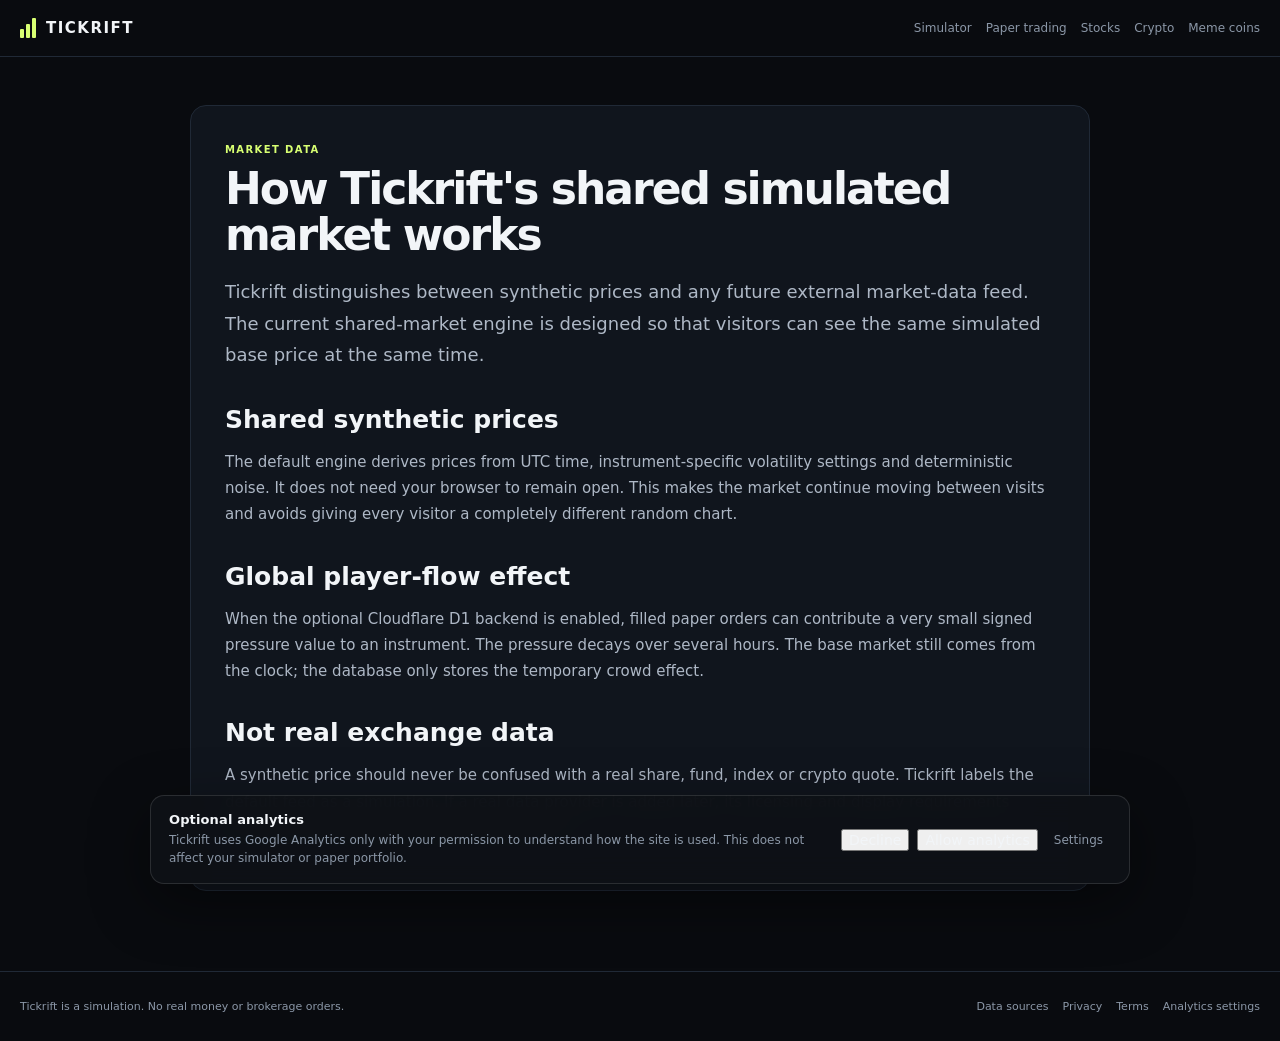
==== commit 74e644c2: "Add files via upload" ====
--- a/data-sources/index.html
+++ b/data-sources/index.html
@@ -1 +1,2 @@
-<!doctype html><html lang="en"><head><meta charset="utf-8"><meta name="viewport" content="width=device-width,initial-scale=1"><meta name="theme-color" content="#090b0f"><meta name="google-site-verification" content="4eabA-bonOoRC9P33OMjlOiyw8Vg6XETesz7h0Su8x4"><meta name="robots" content="index,follow,max-image-preview:large,max-snippet:-1"><title>Tickrift Market Data & Shared Simulation</title><meta name="description" content="How Tickrift's clock-synced synthetic market works, how optional global paper-order flow affects simulated prices, and how data is labelled."><link rel="canonical" href="/data-sources/"><link rel="icon" href="/favicon.svg" type="image/svg+xml"><link rel="stylesheet" href="/styles.css"><link rel="stylesheet" href="/content.css"></head><body><header class="content-header"><a class="brand" href="/"><span class="brand-mark"><i></i><i></i><i></i></span><span>TICKRIFT</span></a><nav><a href="/">Simulator</a><a href="/learn/paper-trading/">Paper trading</a><a href="/learn/stock-market-simulator/">Stocks</a><a href="/learn/crypto-trading-simulator/">Crypto</a><a href="/learn/meme-coin-simulator/">Meme coins</a></nav></header><main class="content-shell"><article><span class="micro-label">MARKET DATA</span><h1>How Tickrift's shared simulated market works</h1><p class="lead">Tickrift distinguishes between synthetic prices and any future external market-data feed. The current shared-market engine is designed so that visitors can see the same simulated base price at the same time.</p><h2>Shared synthetic prices</h2><p>The default engine derives prices from UTC time, instrument-specific volatility settings and deterministic noise. It does not need your browser to remain open. This makes the market continue moving between visits and avoids giving every visitor a completely different random chart.</p><h2>Global player-flow effect</h2><p>When the optional Cloudflare D1 backend is enabled, filled paper orders can contribute a very small signed pressure value to an instrument. The pressure decays over several hours. The base market still comes from the clock; the database only stores the temporary crowd effect.</p><h2>Not real exchange data</h2><p>A synthetic price should never be confused with a real share, fund, index or crypto quote. Tickrift labels the default feed as a simulation. If a real data provider is added later, its licensing and display requirements should be reviewed before public deployment.</p></article></main><footer class="site-footer"><span>Tickrift is a simulation. No real money or brokerage orders.</span><nav><a href="/data-sources/">Data sources</a><a href="/privacy/">Privacy</a><a href="/terms/">Terms</a></nav></footer></body></html>
+<!doctype html><html lang="en"><head><meta charset="utf-8"><meta name="viewport" content="width=device-width,initial-scale=1"><meta name="theme-color" content="#090b0f"><meta name="google-site-verification" content="4eabA-bonOoRC9P33OMjlOiyw8Vg6XETesz7h0Su8x4"><meta name="robots" content="index,follow,max-image-preview:large,max-snippet:-1"><title>Tickrift Market Data & Shared Simulation</title><meta name="description" content="How Tickrift's clock-synced synthetic market works, how optional global paper-order flow affects simulated prices, and how data is labelled."><link rel="canonical" href="/data-sources/"><link rel="icon" href="/favicon.svg" type="image/svg+xml"><link rel="stylesheet" href="/styles.css"><link rel="stylesheet" href="/content.css">  <script src="/analytics.js" defer></script>
+</head><body><header class="content-header"><a class="brand" href="/"><span class="brand-mark"><i></i><i></i><i></i></span><span>TICKRIFT</span></a><nav><a href="/">Simulator</a><a href="/learn/paper-trading/">Paper trading</a><a href="/learn/stock-market-simulator/">Stocks</a><a href="/learn/crypto-trading-simulator/">Crypto</a><a href="/learn/meme-coin-simulator/">Meme coins</a></nav></header><main class="content-shell"><article><span class="micro-label">MARKET DATA</span><h1>How Tickrift's shared simulated market works</h1><p class="lead">Tickrift distinguishes between synthetic prices and any future external market-data feed. The current shared-market engine is designed so that visitors can see the same simulated base price at the same time.</p><h2>Shared synthetic prices</h2><p>The default engine derives prices from UTC time, instrument-specific volatility settings and deterministic noise. It does not need your browser to remain open. This makes the market continue moving between visits and avoids giving every visitor a completely different random chart.</p><h2>Global player-flow effect</h2><p>When the optional Cloudflare D1 backend is enabled, filled paper orders can contribute a very small signed pressure value to an instrument. The pressure decays over several hours. The base market still comes from the clock; the database only stores the temporary crowd effect.</p><h2>Not real exchange data</h2><p>A synthetic price should never be confused with a real share, fund, index or crypto quote. Tickrift labels the default feed as a simulation. If a real data provider is added later, its licensing and display requirements should be reviewed before public deployment.</p></article></main><footer class="site-footer"><span>Tickrift is a simulation. No real money or brokerage orders.</span><nav><a href="/data-sources/">Data sources</a><a href="/privacy/">Privacy</a><a href="/terms/">Terms</a><a href="#" data-open-analytics-settings>Analytics settings</a></nav></footer></body></html>
--- a/styles.css
+++ b/styles.css
@@ -1,6 +1,6 @@
 :root{--bg:#090b0f;--bg2:#0d1117;--panel:#10151d;--panel2:#131a23;--line:#202936;--line2:#2a3545;--text:#f2f5f8;--muted:#8b97a7;--muted2:#657181;--up:#2fc98f;--down:#ef6574;--accent:#d8ff72;--blue:#69a7ff;--shadow:0 16px 50px rgba(0,0,0,.3);font-family:Inter,ui-sans-serif,system-ui,-apple-system,BlinkMacSystemFont,"Segoe UI",sans-serif}*{box-sizing:border-box}html,body{margin:0;background:var(--bg);color:var(--text);min-height:100%;font-size:14px}body{overflow-x:hidden}button,input,select,textarea{font:inherit;color:inherit}button{cursor:pointer}a{color:inherit;text-decoration:none}.hidden{display:none!important}.panel{background:linear-gradient(180deg,rgba(255,255,255,.018),transparent),var(--panel);border:1px solid var(--line);border-radius:14px}.page-width{width:min(1180px,calc(100% - 40px));margin-inline:auto}.site-header{height:62px;display:flex;align-items:center;border-bottom:1px solid var(--line);padding:0 18px;background:rgba(9,11,15,.92);backdrop-filter:blur(14px);position:sticky;top:0;z-index:30}.brand{display:flex;align-items:center;gap:10px;background:none;border:0;font-weight:900;letter-spacing:.1em;font-size:15px}.brand-mark{display:flex;align-items:end;gap:2px;height:20px}.brand-mark i{display:block;width:4px;border-radius:1px;background:var(--accent)}.brand-mark i:nth-child(1){height:9px}.brand-mark i:nth-child(2){height:14px}.brand-mark i:nth-child(3){height:20px}.site-nav{display:flex;gap:4px;margin-left:28px}.nav-link{border:0;background:transparent;color:var(--muted);padding:9px 11px;border-radius:8px;font-size:13px}.nav-link:hover,.nav-link.active{color:var(--text);background:#151b24}.nav-link.anchor{display:inline-flex;align-items:center}.header-right{margin-left:auto;display:flex;align-items:center;gap:15px}.status-pill{height:30px;padding:0 10px;border:1px solid var(--line2);border-radius:999px;display:flex;align-items:center;gap:7px;color:var(--muted);font-size:10px;letter-spacing:.08em;font-weight:800}.status-dot{width:7px;height:7px;border-radius:50%;background:var(--accent);box-shadow:0 0 0 4px rgba(216,255,114,.07)}.status-dot.online{background:var(--up)}.header-equity{display:grid;gap:1px;text-align:right}.header-equity span{font-size:9px;text-transform:uppercase;color:var(--muted);letter-spacing:.08em}.header-equity strong{font-size:13px}.icon-button{width:34px;height:34px;border-radius:8px;border:1px solid var(--line);background:var(--panel);display:grid;place-items:center}.simulation-ribbon{height:27px;display:flex;align-items:center;justify-content:center;background:#11161d;border-bottom:1px solid var(--line);font-size:9px;letter-spacing:.13em;color:#9aa7b5;font-weight:800}.view{display:none}.view.active{display:block}.home-view{padding-bottom:70px}.home-hero{min-height:620px;display:grid;grid-template-columns:1.05fr .95fr;gap:56px;align-items:center;padding-block:70px}.eyebrow,.micro-label{font-size:10px;letter-spacing:.14em;font-weight:800;color:var(--accent);text-transform:uppercase}.hero-copy h1{font-size:64px;line-height:.98;margin:15px 0 22px;letter-spacing:-.055em;max-width:720px}.hero-copy h1 span{color:var(--accent)}.hero-copy>p{font-size:17px;line-height:1.65;color:#aeb8c6;max-width:610px}.hero-actions{display:flex;gap:10px;margin-top:28px}.primary-cta,.secondary-cta{border-radius:9px;padding:12px 16px;border:1px solid var(--line2);font-weight:750}.primary-cta{background:var(--accent);color:#0c0f0d;border-color:var(--accent)}.secondary-cta{background:var(--panel2);color:var(--text)}.hero-facts{display:flex;gap:28px;margin-top:38px}.hero-facts div{display:grid;gap:3px}.hero-facts strong{font-size:20px}.hero-facts span{font-size:11px;color:var(--muted)}.hero-terminal{padding:16px;min-height:430px;box-shadow:var(--shadow)}.hero-terminal-head,.hero-terminal-foot,.paper-head,.panel-heading,.sidebar-title-row,.drawer-head,.tutorial-head{display:flex;align-items:center;justify-content:space-between}.hero-terminal-head strong{display:block;margin-top:4px}.source-badge{font-size:9px;padding:5px 7px;border-radius:6px;border:1px solid var(--line2);font-weight:850;letter-spacing:.06em;color:var(--muted)}.source-badge.shared{color:var(--accent);border-color:rgba(216,255,114,.24);background:rgba(216,255,114,.05)}.hero-market-list{display:grid;grid-template-columns:repeat(2,1fr);gap:7px;margin-top:14px}.hero-market-row{padding:9px 10px;border:1px solid var(--line);border-radius:8px;background:#0d1219;display:flex;justify-content:space-between;gap:10px}.hero-market-row span{font-weight:800}.hero-market-row small{display:block;color:var(--muted);margin-top:2px}.hero-market-row b{font-variant-numeric:tabular-nums}.hero-chart-wrap{height:220px;margin-top:12px;border:1px solid var(--line);border-radius:9px;overflow:hidden;background:#0b0f14}.hero-chart-wrap canvas{width:100%;height:100%;display:block}.hero-terminal-foot{padding-top:12px;font-size:11px;color:var(--muted)}.hero-terminal-foot strong{color:var(--text)}.home-section{padding:55px 0;border-top:1px solid #151c25}.section-heading{max-width:760px;margin-bottom:24px}.section-heading>span{font-size:10px;letter-spacing:.12em;color:var(--accent);font-weight:800}.section-heading h2{font-size:34px;letter-spacing:-.035em;margin:8px 0 10px}.section-heading p{color:var(--muted);font-size:15px;line-height:1.6}.mode-cards{display:grid;grid-template-columns:1fr 1fr;gap:12px}.mode-card{text-align:left;display:grid;grid-template-columns:50px 1fr auto;gap:18px;align-items:start;padding:26px;background:var(--panel);border:1px solid var(--line);border-radius:13px}.mode-card:hover{border-color:#3c4b5e;background:#121923}.mode-card>b{font-size:11px;color:var(--muted)}.mode-card div>span{font-size:10px;color:var(--accent);letter-spacing:.12em;font-weight:800}.mode-card h3{font-size:24px;margin:8px 0}.mode-card p{color:var(--muted);line-height:1.55;margin:0}.mode-card em{font-style:normal;font-size:21px;color:var(--muted)}.coverage-grid{display:grid;grid-template-columns:repeat(5,1fr);gap:10px}.coverage-grid>*{display:block;padding:19px;border:1px solid var(--line);border-radius:11px;background:var(--panel)}.coverage-grid>*:is(a):hover{border-color:#40506a}.coverage-grid span{font-size:9px;color:var(--accent);font-weight:850;letter-spacing:.1em}.coverage-grid strong{display:block;margin:10px 0 8px;line-height:1.35}.coverage-grid small{color:var(--muted);line-height:1.5}.split-info{display:grid;grid-template-columns:1fr 1fr;gap:45px}.split-info h2{font-size:27px;margin:8px 0 12px}.split-info p{color:var(--muted);line-height:1.65}.legal-banner{padding:20px 22px;border:1px solid #2b3645;border-radius:11px;background:#10151c;display:flex;gap:14px;align-items:flex-start}.legal-banner strong{white-space:nowrap;color:var(--accent)}.legal-banner p{margin:0;color:var(--muted);line-height:1.55}.site-footer{border-top:1px solid var(--line);min-height:70px;padding:20px;display:flex;align-items:center;gap:20px;justify-content:space-between;color:var(--muted);font-size:11px}.site-footer nav{display:flex;flex-wrap:wrap;gap:14px}.site-footer a:hover{color:var(--text)}
 /* terminal */
-.terminal-view.active{height:calc(100vh - 89px);display:grid;grid-template-columns:230px minmax(560px,1fr) 310px;gap:8px;padding:8px;overflow:hidden}.market-sidebar,.ticket-sidebar{height:100%;overflow:hidden}.market-sidebar{display:flex;flex-direction:column;padding:12px}.sidebar-title-row h2{font-size:16px;margin:3px 0}.star-button,.favorite-button{border:0;background:none;color:#7d8998;font-size:17px}.search-input{display:flex;align-items:center;gap:7px;margin:11px 0 8px;padding:0 9px;border:1px solid var(--line);border-radius:8px;background:#0b0f14}.search-input input{width:100%;height:36px;background:none;border:0;outline:0;font-size:12px}.search-input span{color:var(--muted)}.asset-tabs{display:grid;grid-template-columns:repeat(3,1fr);gap:4px;margin-bottom:8px}.asset-tabs button{border:1px solid var(--line);border-radius:6px;background:#0c1118;padding:6px 3px;color:var(--muted);font-size:9px;font-weight:800}.asset-tabs button.active{color:var(--text);background:#1a222e;border-color:#344257}.asset-list{overflow:auto;min-height:0;padding-right:2px}.asset-row{width:100%;border:0;border-bottom:1px solid #19212b;background:transparent;padding:9px 5px;display:grid;grid-template-columns:1fr auto;gap:8px;text-align:left}.asset-row:hover,.asset-row.active{background:#151c25}.asset-row strong{font-size:11px}.asset-row small{display:block;color:var(--muted);font-size:9px;margin-top:2px;white-space:nowrap;overflow:hidden;text-overflow:ellipsis;max-width:128px}.asset-row .asset-price{text-align:right;font-variant-numeric:tabular-nums}.asset-row .asset-price b{font-size:10px}.asset-row .asset-price span{display:block;font-size:9px;margin-top:2px}.up{color:var(--up)!important}.down{color:var(--down)!important}.terminal-center{height:100%;min-width:0;display:grid;grid-template-rows:72px minmax(260px,1fr) 205px;gap:8px}.instrument-bar{display:flex;justify-content:space-between;align-items:center;padding:10px 13px;min-width:0}.instrument-id{display:flex;gap:8px;align-items:center;min-width:0}.symbol-line{display:flex;align-items:center;gap:7px}.symbol-line>strong{font-size:20px}.symbol-line>span:not(.source-badge){font-size:8px;color:var(--muted);border:1px solid var(--line);padding:3px 5px;border-radius:4px}.instrument-name{font-size:10px;color:var(--muted);margin-top:2px}.instrument-sub{display:flex;gap:5px;font-size:8px;color:var(--muted2);margin-top:2px}.instrument-price{text-align:right}.instrument-price>div:first-child{display:flex;align-items:baseline;justify-content:flex-end;gap:8px}.instrument-price strong{font-size:22px;font-variant-numeric:tabular-nums}.instrument-price #changeLabel{font-size:10px;font-weight:800}.ohlc-mini{display:flex;gap:8px;margin-top:3px;color:var(--muted);font-size:8px}.ohlc-mini b{color:#b4beca}.chart-panel{min-height:0;display:flex;flex-direction:column;overflow:hidden}.chart-toolbar{height:42px;display:flex;align-items:center;justify-content:space-between;padding:5px 8px;border-bottom:1px solid var(--line);gap:8px}.timeframes,.chart-actions{display:flex;gap:3px;align-items:center;overflow-x:auto}.timeframes button,.chart-actions button,.chart-actions select{height:27px;border:1px solid transparent;border-radius:5px;background:transparent;color:var(--muted);font-size:9px;padding:0 7px;white-space:nowrap}.timeframes button.active,.timeframes button:hover,.chart-actions button:hover{background:#19212b;color:var(--text);border-color:#263241}.chart-actions select{border-color:var(--line);background:#0d1218}.chart-subbar{height:25px;border-bottom:1px solid var(--line);display:flex;align-items:center;justify-content:space-between;padding:0 10px;color:var(--muted);font-size:8px;letter-spacing:.02em}.chart-stage{position:relative;min-height:0;flex:1;background:#0a0e13}.chart-stage canvas{position:absolute;inset:0;width:100%;height:100%;display:block}.crosshair-info{position:absolute;pointer-events:none;padding:5px 7px;border:1px solid var(--line2);border-radius:5px;background:rgba(10,14,19,.94);font-size:9px;z-index:4}.activity-panel{min-height:0;display:flex;flex-direction:column;overflow:hidden}.activity-tabs{display:flex;height:36px;border-bottom:1px solid var(--line);padding:0 8px}.activity-tabs button{border:0;background:transparent;color:var(--muted);padding:0 10px;font-size:9px;font-weight:750}.activity-tabs button.active{color:var(--text);border-bottom:2px solid var(--accent)}.activity-tabs span{padding:1px 4px;border-radius:8px;background:#1d2632;margin-left:3px}.activity-content{overflow:auto;min-height:0;flex:1}.activity-table{width:100%;border-collapse:collapse;font-size:9px}.activity-table th{position:sticky;top:0;background:#111720;color:var(--muted);text-align:left;font-weight:650;padding:6px 8px;border-bottom:1px solid var(--line)}.activity-table td{padding:7px 8px;border-bottom:1px solid #19212b;white-space:nowrap}.activity-table .right{text-align:right}.activity-table button{border:1px solid var(--line2);background:#151d27;border-radius:5px;padding:4px 7px;font-size:8px}.empty-state{height:100%;display:grid;place-items:center;color:var(--muted);font-size:11px;text-align:center;padding:20px}.ticket-sidebar{display:flex;flex-direction:column;gap:8px;overflow:auto}.paper-card,.order-card,.market-stats{padding:12px}.paper-head h3{margin:3px 0 0;font-size:13px}.paper-head>span{font-size:9px;color:var(--muted)}.paper-equity{font-size:25px;font-weight:800;margin:13px 0 10px}.paper-stats{display:grid;grid-template-columns:1fr 1fr;gap:8px}.paper-stats div,.stats-grid div{display:grid;gap:2px}.paper-stats span,.stats-grid span{font-size:8px;color:var(--muted)}.paper-stats strong,.stats-grid strong{font-size:10px}.order-card{padding:8px}.order-mode{display:grid;grid-template-columns:1fr 1fr;padding:3px;border-radius:7px;background:#0b0f14;border:1px solid var(--line)}.order-mode button{border:0;background:transparent;border-radius:5px;padding:6px;color:var(--muted);display:grid;gap:1px}.order-mode button.active{background:#1b2430;color:var(--text)}.order-mode strong{font-size:10px}.order-mode span{font-size:7px}.ticket-body{padding:9px 2px 1px}.side-switch{display:grid;grid-template-columns:1fr 1fr;gap:4px;margin-bottom:8px}.side-switch button,.segmented button{border:1px solid var(--line);background:#0d1218;border-radius:6px;padding:7px;font-size:9px;color:var(--muted)}.side-switch .long.active{background:rgba(47,201,143,.1);border-color:rgba(47,201,143,.4);color:var(--up)}.side-switch .short.active{background:rgba(239,101,116,.1);border-color:rgba(239,101,116,.4);color:var(--down)}.side-switch.invest button.active{background:#1c2836;border-color:#40516b;color:var(--text)}.field{display:grid;gap:4px;margin-top:7px}.field label{font-size:8px;color:var(--muted)}.field input,.field select,.money-input{height:31px;border:1px solid var(--line);border-radius:6px;background:#0b0f14;outline:0}.field input,.field select{padding:0 8px;width:100%}.money-input{display:flex;align-items:center;padding-left:8px;color:var(--muted)}.money-input input{border:0;height:29px;background:transparent}.two-fields{display:grid;grid-template-columns:1fr 1fr;gap:7px}.segmented{display:grid;grid-template-columns:repeat(3,1fr);gap:3px}.segmented.two{grid-template-columns:1fr 1fr}.segmented button.active{background:#1c2531;color:var(--text);border-color:#38475c}.quick-amounts{display:grid;grid-template-columns:repeat(4,1fr);gap:3px;margin-top:6px}.quick-amounts button{border:1px solid var(--line);background:#0c1117;border-radius:5px;padding:5px 2px;font-size:8px;color:var(--muted)}.risk-box{margin-top:8px;border:1px solid var(--line);border-radius:7px;padding:6px 7px;display:grid;gap:5px}.risk-box>div{display:flex;align-items:center;justify-content:space-between}.risk-box label{font-size:8px;color:#a7b1bf}.risk-box>div>div{display:flex;align-items:center;gap:2px}.risk-box input[type=number]{width:48px;height:23px;background:#0b0f14;border:1px solid var(--line);border-radius:4px;padding:0 4px}.risk-box span{font-size:8px;color:var(--muted)}.preview-list{margin-top:8px;border-top:1px solid var(--line);padding-top:6px;display:grid;gap:4px}.preview-list div{display:flex;justify-content:space-between;font-size:8px;color:var(--muted)}.preview-list strong{color:#cbd3dc}.order-submit{width:100%;border-radius:7px;border:1px solid transparent;padding:9px;margin-top:8px;font-size:10px;font-weight:850}.order-submit.long{background:var(--up);color:#07110d}.order-submit.short{background:var(--down);color:#160709}.order-submit.invest{background:#d6e8ff;color:#07101a}.ticket-message{min-height:13px;margin-top:4px;font-size:8px;color:var(--muted);text-align:center}.stats-grid{display:grid;grid-template-columns:1fr 1fr;gap:9px;margin-top:11px}.stat-note{display:block;color:var(--muted2);font-size:7px;line-height:1.4;margin-top:9px}
+.terminal-view.active{height:calc(100vh - 89px);display:grid;grid-template-columns:230px minmax(560px,1fr) 310px;gap:8px;padding:8px;overflow:hidden}.market-sidebar,.ticket-sidebar{height:100%;overflow:hidden}.market-sidebar{display:flex;flex-direction:column;padding:12px}.sidebar-title-row h2{font-size:16px;margin:3px 0}.star-button,.favorite-button{border:0;background:none;color:#7d8998;font-size:17px}.search-input{display:flex;align-items:center;gap:7px;margin:11px 0 8px;padding:0 9px;border:1px solid var(--line);border-radius:8px;background:#0b0f14}.search-input input{width:100%;height:36px;background:none;border:0;outline:0;font-size:12px}.search-input span{color:var(--muted)}.asset-tabs{display:grid;grid-template-columns:repeat(3,1fr);gap:4px;margin-bottom:8px}.asset-tabs button{border:1px solid var(--line);border-radius:6px;background:#0c1118;padding:6px 3px;color:var(--muted);font-size:9px;font-weight:800}.asset-tabs button.active{color:var(--text);background:#1a222e;border-color:#344257}.asset-list{overflow:auto;min-height:0;padding-right:2px}.asset-row{width:100%;border:0;border-bottom:1px solid #19212b;background:transparent;padding:9px 5px;display:grid;grid-template-columns:1fr auto;gap:8px;text-align:left}.asset-row:hover,.asset-row.active{background:#151c25}.asset-row strong{font-size:11px}.asset-row small{display:block;color:var(--muted);font-size:9px;margin-top:2px;white-space:nowrap;overflow:hidden;text-overflow:ellipsis;max-width:128px}.asset-row .asset-price{text-align:right;font-variant-numeric:tabular-nums}.asset-row .asset-price b{font-size:10px}.asset-row .asset-price span{display:block;font-size:9px;margin-top:2px}.up{color:var(--up)!important}.down{color:var(--down)!important}.terminal-center{height:100%;min-width:0;display:grid;grid-template-rows:72px minmax(260px,1fr) 205px;gap:8px}.instrument-bar{display:flex;justify-content:space-between;align-items:center;padding:10px 13px;min-width:0}.instrument-id{display:flex;gap:8px;align-items:center;min-width:0}.symbol-line{display:flex;align-items:center;gap:7px}.symbol-line>strong{font-size:20px}.symbol-line>span:not(.source-badge){font-size:8px;color:var(--muted);border:1px solid var(--line);padding:3px 5px;border-radius:4px}.instrument-name{font-size:10px;color:var(--muted);margin-top:2px}.instrument-sub{display:flex;gap:5px;font-size:8px;color:var(--muted2);margin-top:2px}.instrument-price{text-align:right}.instrument-price>div:first-child{display:flex;align-items:baseline;justify-content:flex-end;gap:8px}.instrument-price strong{font-size:22px;font-variant-numeric:tabular-nums}.instrument-price #changeLabel{font-size:10px;font-weight:800}.ohlc-mini{display:flex;gap:8px;margin-top:3px;color:var(--muted);font-size:8px}.ohlc-mini b{color:#b4beca}.chart-panel{min-height:0;display:flex;flex-direction:column;overflow:hidden}.chart-toolbar{height:42px;display:flex;align-items:center;justify-content:space-between;padding:5px 8px;border-bottom:1px solid var(--line);gap:8px}.timeframes,.chart-actions{display:flex;gap:3px;align-items:center;overflow-x:auto}.timeframes button,.chart-actions button,.chart-actions select{height:27px;border:1px solid transparent;border-radius:5px;background:transparent;color:var(--muted);font-size:9px;padding:0 7px;white-space:nowrap}.timeframes button.active,.timeframes button:hover,.chart-actions button:hover{background:#19212b;color:var(--text);border-color:#263241}.chart-actions select{border-color:var(--line);background:#0d1218}.chart-subbar{height:25px;border-bottom:1px solid var(--line);display:flex;align-items:center;justify-content:space-between;padding:0 10px;color:var(--muted);font-size:8px;letter-spacing:.02em}.chart-stage{position:relative;min-height:0;flex:1;background:#0a0e13}.chart-stage canvas{position:absolute;inset:0;width:100%;height:100%;display:block}.crosshair-info{position:absolute;pointer-events:none;padding:5px 7px;border:1px solid var(--line2);border-radius:5px;background:rgba(10,14,19,.94);font-size:9px;z-index:4}.activity-panel{min-height:0;display:flex;flex-direction:column;overflow:hidden}.activity-tabs{display:flex;height:36px;border-bottom:1px solid var(--line);padding:0 8px}.activity-tabs button{border:0;background:transparent;color:var(--muted);padding:0 10px;font-size:9px;font-weight:750}.activity-tabs button.active{color:var(--text);border-bottom:2px solid var(--accent)}.activity-tabs span{padding:1px 4px;border-radius:8px;background:#1d2632;margin-left:3px}.activity-content{overflow:auto;min-height:0;flex:1}.activity-table{width:100%;border-collapse:collapse;font-size:9px}.activity-table th{position:sticky;top:0;background:#111720;color:var(--muted);text-align:left;font-weight:650;padding:6px 8px;border-bottom:1px solid var(--line)}.activity-table td{padding:7px 8px;border-bottom:1px solid #19212b;white-space:nowrap}.activity-table .right{text-align:right}.activity-table .pnl-primary{display:block;font-weight:800}.activity-table .pnl-secondary{display:block;font-size:8px;margin-top:2px;opacity:.9}.activity-table .risk-summary{font-size:8px;color:var(--muted);max-width:135px;white-space:normal;line-height:1.35}.activity-table button{border:1px solid var(--line2);background:#151d27;border-radius:5px;padding:4px 7px;font-size:8px}.empty-state{height:100%;display:grid;place-items:center;color:var(--muted);font-size:11px;text-align:center;padding:20px}.ticket-sidebar{display:flex;flex-direction:column;gap:8px;overflow:auto}.paper-card,.order-card,.market-stats{padding:12px}.paper-head h3{margin:3px 0 0;font-size:13px}.paper-head>span{font-size:9px;color:var(--muted)}.paper-equity{font-size:25px;font-weight:800;margin:13px 0 10px}.paper-stats{display:grid;grid-template-columns:1fr 1fr;gap:8px}.paper-stats div,.stats-grid div{display:grid;gap:2px}.paper-stats span,.stats-grid span{font-size:8px;color:var(--muted)}.paper-stats strong,.stats-grid strong{font-size:10px}.order-card{padding:8px}.order-mode{display:grid;grid-template-columns:1fr 1fr;padding:3px;border-radius:7px;background:#0b0f14;border:1px solid var(--line)}.order-mode button{border:0;background:transparent;border-radius:5px;padding:6px;color:var(--muted);display:grid;gap:1px}.order-mode button.active{background:#1b2430;color:var(--text)}.order-mode strong{font-size:10px}.order-mode span{font-size:7px}.ticket-body{padding:9px 2px 1px}.side-switch{display:grid;grid-template-columns:1fr 1fr;gap:4px;margin-bottom:8px}.side-switch button,.segmented button{border:1px solid var(--line);background:#0d1218;border-radius:6px;padding:7px;font-size:9px;color:var(--muted)}.side-switch .long.active{background:rgba(47,201,143,.1);border-color:rgba(47,201,143,.4);color:var(--up)}.side-switch .short.active{background:rgba(239,101,116,.1);border-color:rgba(239,101,116,.4);color:var(--down)}.side-switch.invest button.active{background:#1c2836;border-color:#40516b;color:var(--text)}.field{display:grid;gap:4px;margin-top:7px}.field label{font-size:8px;color:var(--muted)}.field input,.field select,.money-input{height:31px;border:1px solid var(--line);border-radius:6px;background:#0b0f14;outline:0}.field input,.field select{padding:0 8px;width:100%}.money-input{display:flex;align-items:center;padding-left:8px;color:var(--muted)}.money-input input{border:0;height:29px;background:transparent}.two-fields{display:grid;grid-template-columns:1fr 1fr;gap:7px}.segmented{display:grid;grid-template-columns:repeat(3,1fr);gap:3px}.segmented.two{grid-template-columns:1fr 1fr}.segmented button.active{background:#1c2531;color:var(--text);border-color:#38475c}.quick-amounts{display:grid;grid-template-columns:repeat(4,1fr);gap:3px;margin-top:6px}.quick-amounts button{border:1px solid var(--line);background:#0c1117;border-radius:5px;padding:5px 2px;font-size:8px;color:var(--muted)}.risk-box{margin-top:8px;border:1px solid var(--line);border-radius:7px;padding:6px 7px;display:grid;gap:5px}.risk-box>div{display:flex;align-items:center;justify-content:space-between}.risk-box label{font-size:8px;color:#a7b1bf}.risk-box>div>div{display:flex;align-items:center;gap:2px}.risk-box input[type=number]{width:48px;height:23px;background:#0b0f14;border:1px solid var(--line);border-radius:4px;padding:0 4px}.risk-box span{font-size:8px;color:var(--muted)}.preview-list{margin-top:8px;border-top:1px solid var(--line);padding-top:6px;display:grid;gap:4px}.preview-list div{display:flex;justify-content:space-between;font-size:8px;color:var(--muted)}.preview-list strong{color:#cbd3dc}.order-submit{width:100%;border-radius:7px;border:1px solid transparent;padding:9px;margin-top:8px;font-size:10px;font-weight:850}.order-submit.long{background:var(--up);color:#07110d}.order-submit.short{background:var(--down);color:#160709}.order-submit.invest{background:#d6e8ff;color:#07101a}.ticket-message{min-height:13px;margin-top:4px;font-size:8px;color:var(--muted);text-align:center}.stats-grid{display:grid;grid-template-columns:1fr 1fr;gap:9px;margin-top:11px}.stat-note{display:block;color:var(--muted2);font-size:7px;line-height:1.4;margin-top:9px}
 /* portfolio */
 .page-pad{padding:44px 0 70px}.page-title-row{display:flex;align-items:flex-end;justify-content:space-between;margin-bottom:22px}.page-title-row h1{font-size:38px;letter-spacing:-.04em;margin:5px 0}.page-title-row p{color:var(--muted);margin:0}.page-value{text-align:right;display:grid;gap:3px}.page-value span{font-size:9px;color:var(--muted)}.page-value strong{font-size:25px}.kpi-grid{display:grid;grid-template-columns:repeat(5,1fr);gap:9px}.kpi{padding:15px}.kpi span{font-size:8px;color:var(--muted)}.kpi strong{display:block;font-size:18px;margin-top:7px}.portfolio-grid{display:grid;grid-template-columns:.8fr 1.2fr;gap:9px;margin-top:9px}.allocation-panel,.performance-panel,.holdings-panel{padding:14px}.panel-heading h3{margin:0;font-size:13px}.panel-heading span{font-size:8px;color:var(--muted)}.allocation-body{height:250px;display:grid;grid-template-columns:160px 1fr;align-items:center}.allocation-body canvas{width:150px;height:150px}.allocation-body #allocationLegend{font-size:9px;display:grid;gap:7px}.performance-panel canvas{width:100%;height:230px;margin-top:8px}.holdings-panel{margin-top:9px}.table-host{margin-top:10px;overflow:auto}.portfolio-table{width:100%;border-collapse:collapse;font-size:10px}.portfolio-table th,.portfolio-table td{padding:9px;border-bottom:1px solid var(--line);text-align:left}.portfolio-table th{color:var(--muted);font-size:8px}.portfolio-table .right{text-align:right}
 /* overlay */
@@ -18,3 +18,38 @@
   .symbol-line{flex-wrap:wrap}
   .simulation-ribbon{height:auto;min-height:27px;padding:5px 8px;text-align:center;line-height:1.35}
 }
+
+/* Optional Google Analytics consent UI */
+.analytics-consent-banner,
+.analytics-consent-panel {
+  position: fixed;
+  z-index: 9999;
+  inset: auto 16px 16px 16px;
+}
+.analytics-consent-banner {
+  display: flex;
+  align-items: center;
+  justify-content: space-between;
+  gap: 22px;
+  max-width: 980px;
+  margin: 0 auto;
+  padding: 16px 18px;
+  border: 1px solid rgba(255,255,255,.12);
+  border-radius: 14px;
+  background: rgba(14,17,22,.97);
+  box-shadow: 0 18px 60px rgba(0,0,0,.45);
+  backdrop-filter: blur(14px);
+}
+.analytics-consent-copy { display:flex; flex-direction:column; gap:5px; min-width:0; }
+.analytics-consent-copy strong { font-size:13px; letter-spacing:.01em; }
+.analytics-consent-copy span { font-size:12px; line-height:1.45; color:var(--muted,#8e98a8); }
+.analytics-actions { display:flex; align-items:center; justify-content:flex-end; gap:8px; flex-wrap:wrap; flex-shrink:0; }
+.analytics-settings-link { border:0; background:transparent; color:var(--muted,#8e98a8); font:inherit; font-size:12px; cursor:pointer; padding:8px; }
+.analytics-consent-panel { inset:0; display:grid; place-items:center; background:rgba(0,0,0,.58); padding:20px; }
+.analytics-consent-card { width:min(560px,100%); background:#0e1116; border:1px solid rgba(255,255,255,.12); border-radius:16px; padding:22px; box-shadow:0 30px 100px rgba(0,0,0,.55); }
+.analytics-consent-card h2 { margin:4px 0 8px; }
+.analytics-consent-card p { color:var(--muted,#8e98a8); line-height:1.55; font-size:13px; }
+@media (max-width: 720px) {
+  .analytics-consent-banner { flex-direction:column; align-items:stretch; }
+  .analytics-actions { justify-content:flex-start; }
+}
